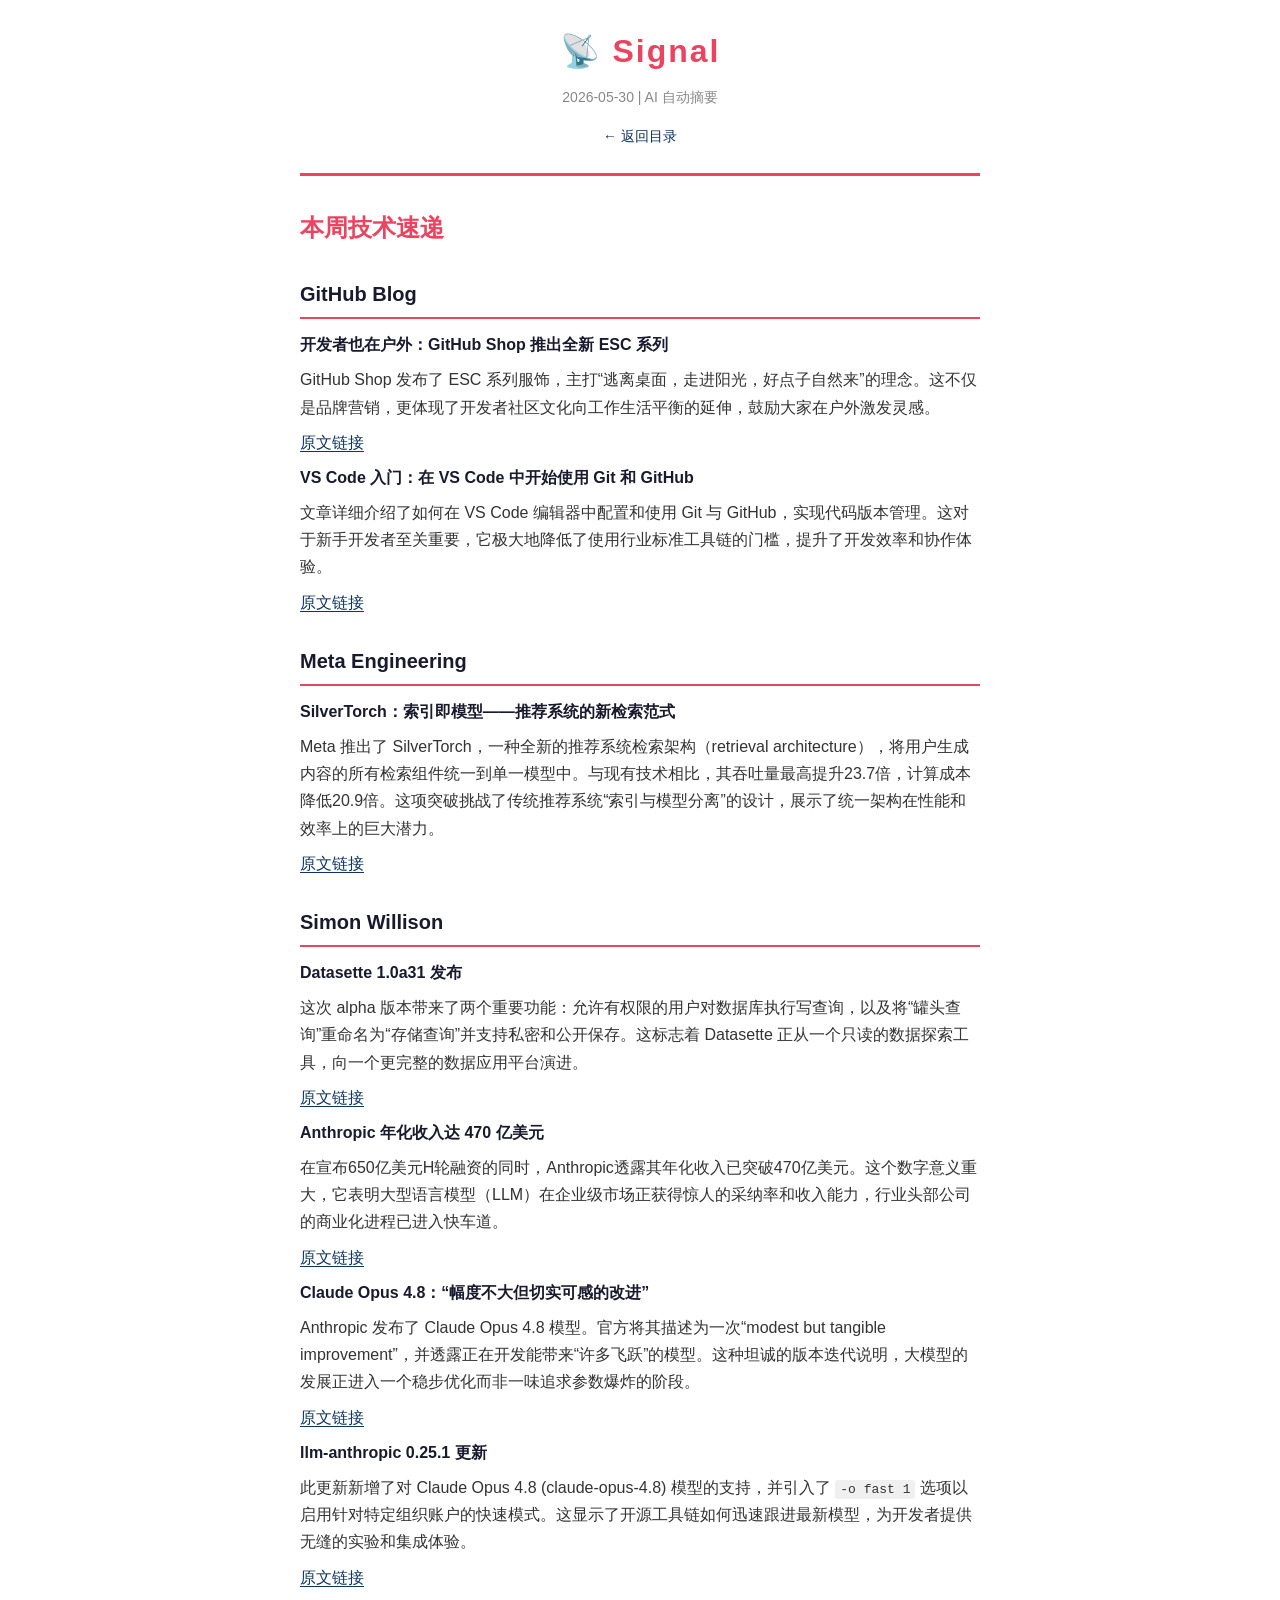
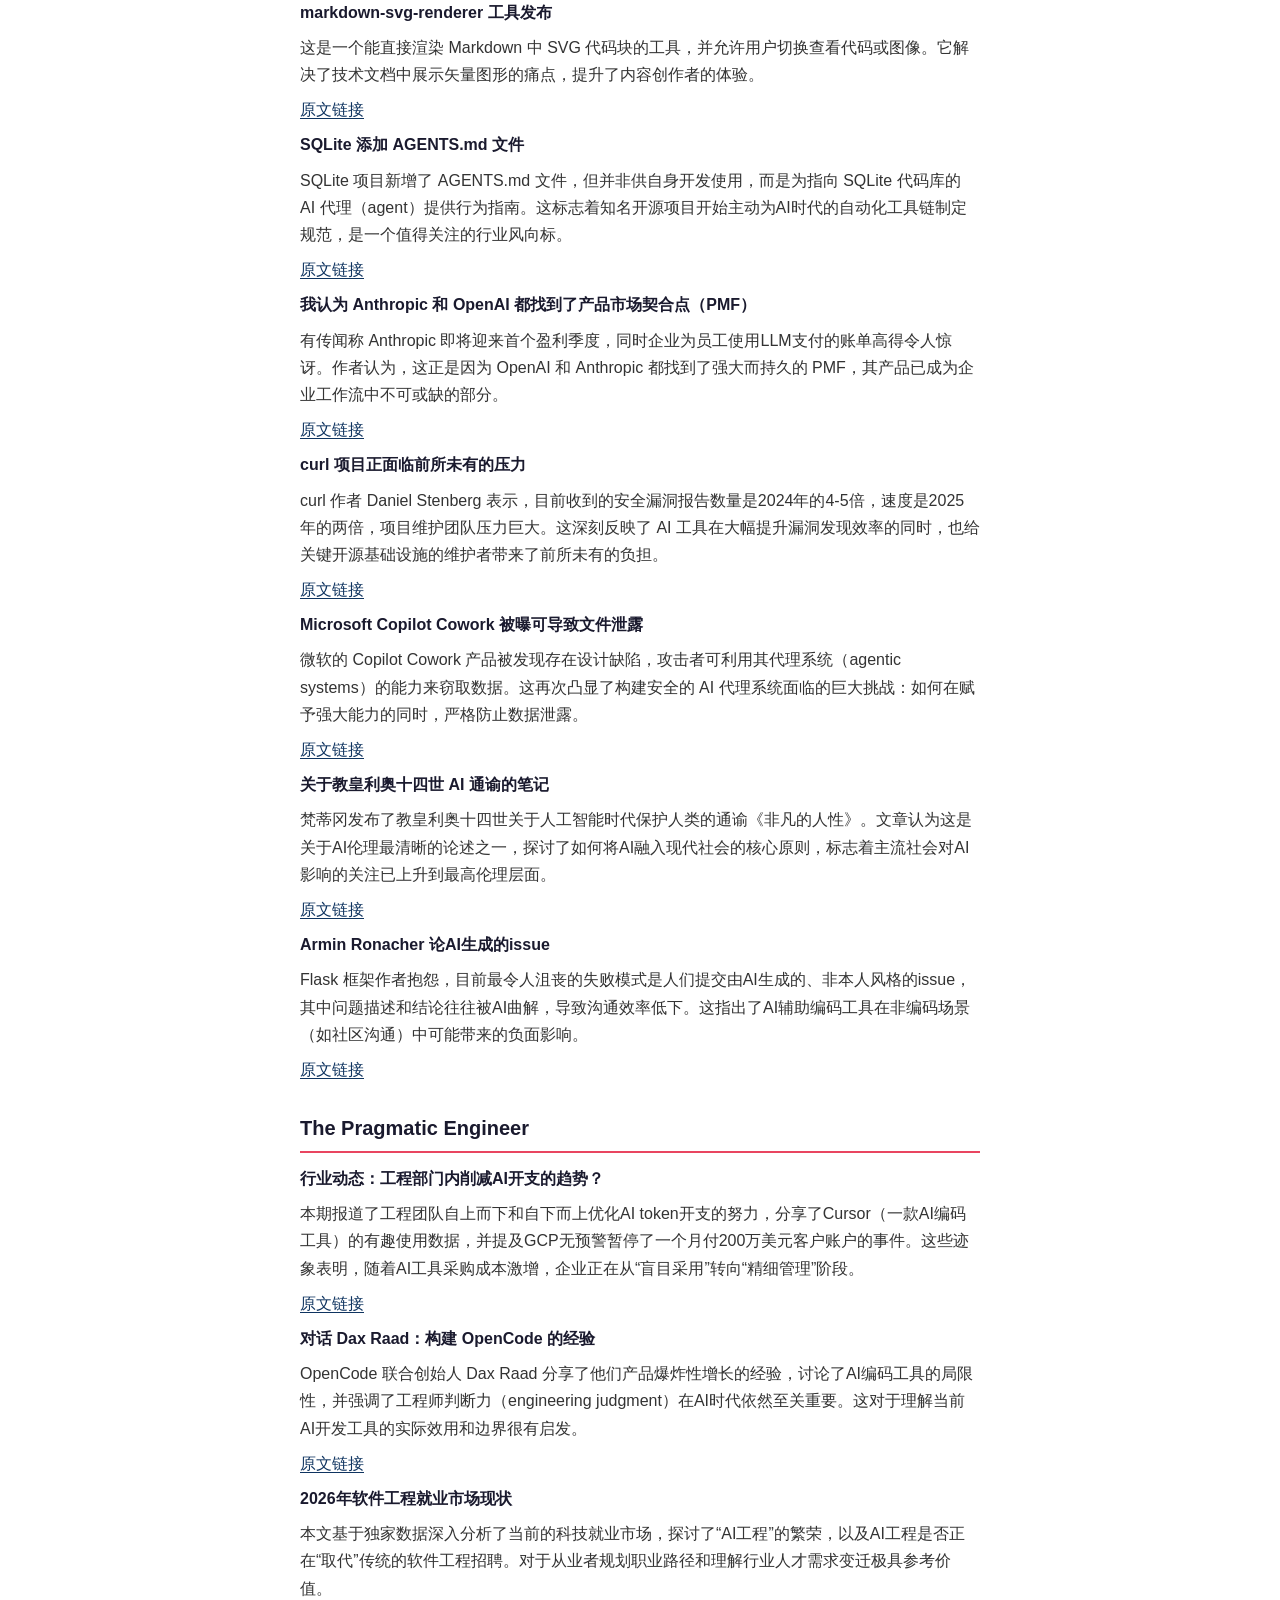
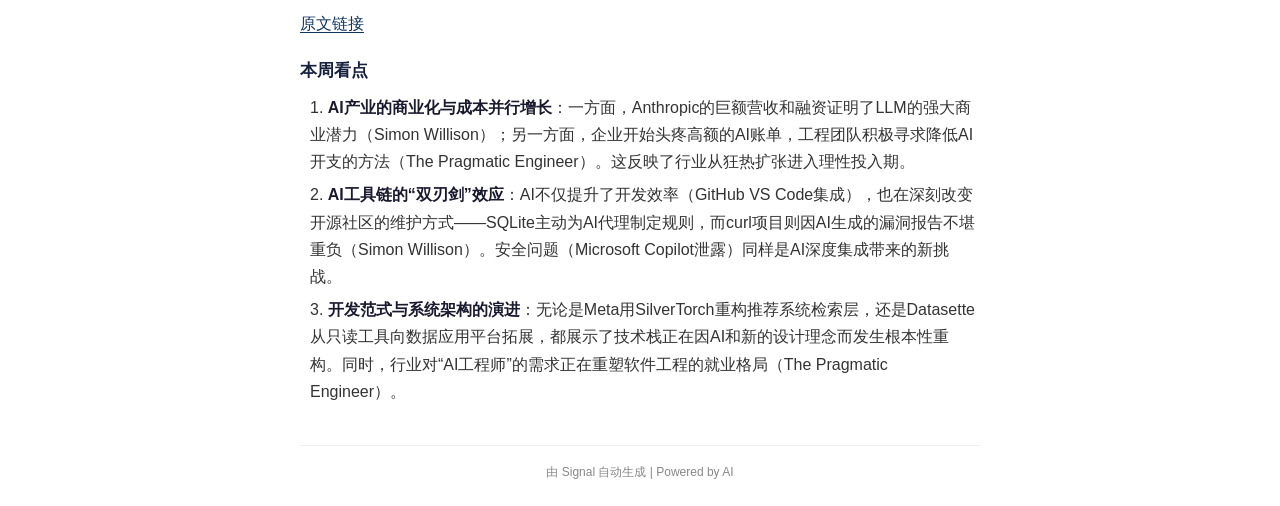
==== docs/digests/2026-05-30.html @ ce8babbd "feat: add GitHub Pages channel with historical archive - channels/github_pages.py: GitHubPagesChanne" ====
<!DOCTYPE html>
<html lang="zh-CN">
<head>
  <meta charset="utf-8">
  <meta name="viewport" content="width=device-width, initial-scale=1">
  <title>Signal - 2026-05-30</title>
  <link rel="stylesheet" href="../style.css">
</head>
<body>
  <div class="container">
    <header>
      <h1>📡 Signal</h1>
      <p class="date">2026-05-30 | AI 自动摘要</p>
      <nav><a href="../index.html">← 返回目录</a></nav>
    </header>
    <article>
      <h1>本周技术速递</h1>

<h2>GitHub Blog</h2>
<p><strong>开发者也在户外：GitHub Shop 推出全新 ESC 系列</strong></p>
<p>GitHub Shop 发布了 ESC 系列服饰，主打“逃离桌面，走进阳光，好点子自然来”的理念。这不仅是品牌营销，更体现了开发者社区文化向工作生活平衡的延伸，鼓励大家在户外激发灵感。</p>
<p><a href="https://github.blog/news-insights/company-news/still-a-developer-just-outside-our-latest-github-shop-collection-is-here/">原文链接</a></p>

<p><strong>VS Code 入门：在 VS Code 中开始使用 Git 和 GitHub</strong></p>
<p>文章详细介绍了如何在 VS Code 编辑器中配置和使用 Git 与 GitHub，实现代码版本管理。这对于新手开发者至关重要，它极大地降低了使用行业标准工具链的门槛，提升了开发效率和协作体验。</p>
<p><a href="https://github.blog/developer-skills/github/github-for-beginners-getting-started-with-git-and-github-in-vs-code/">原文链接</a></p>

<h2>Meta Engineering</h2>
<p><strong>SilverTorch：索引即模型——推荐系统的新检索范式</strong></p>
<p>Meta 推出了 SilverTorch，一种全新的推荐系统检索架构（retrieval architecture），将用户生成内容的所有检索组件统一到单一模型中。与现有技术相比，其吞吐量最高提升23.7倍，计算成本降低20.9倍。这项突破挑战了传统推荐系统“索引与模型分离”的设计，展示了统一架构在性能和效率上的巨大潜力。</p>
<p><a href="https://engineering.fb.com/2026/05/26/ml-applications/silvertorch-index-as-model-new-retrieval-paradigm-recommendation-systems/">原文链接</a></p>

<h2>Simon Willison</h2>
<p><strong>Datasette 1.0a31 发布</strong></p>
<p>这次 alpha 版本带来了两个重要功能：允许有权限的用户对数据库执行写查询，以及将“罐头查询”重命名为“存储查询”并支持私密和公开保存。这标志着 Datasette 正从一个只读的数据探索工具，向一个更完整的数据应用平台演进。</p>
<p><a href="https://simonwillison.net/2026/May/29/datasette/#atom-everything">原文链接</a></p>

<p><strong>Anthropic 年化收入达 470 亿美元</strong></p>
<p>在宣布650亿美元H轮融资的同时，Anthropic透露其年化收入已突破470亿美元。这个数字意义重大，它表明大型语言模型（LLM）在企业级市场正获得惊人的采纳率和收入能力，行业头部公司的商业化进程已进入快车道。</p>
<p><a href="https://simonwillison.net/2026/May/29/anthropic/#atom-everything">原文链接</a></p>

<p><strong>Claude Opus 4.8：“幅度不大但切实可感的改进”</strong></p>
<p>Anthropic 发布了 Claude Opus 4.8 模型。官方将其描述为一次“modest but tangible improvement”，并透露正在开发能带来“许多飞跃”的模型。这种坦诚的版本迭代说明，大模型的发展正进入一个稳步优化而非一味追求参数爆炸的阶段。</p>
<p><a href="https://simonwillison.net/2026/May/28/claude-opus-4-8/#atom-everything">原文链接</a></p>

<p><strong>llm-anthropic 0.25.1 更新</strong></p>
<p>此更新新增了对 Claude Opus 4.8 (claude-opus-4.8) 模型的支持，并引入了 <code>-o fast 1</code> 选项以启用针对特定组织账户的快速模式。这显示了开源工具链如何迅速跟进最新模型，为开发者提供无缝的实验和集成体验。</p>
<p><a href="https://simonwillison.net/2026/May/28/llm-anthropic/#atom-everything">原文链接</a></p>

<p><strong>markdown-svg-renderer 工具发布</strong></p>
<p>这是一个能直接渲染 Markdown 中 SVG 代码块的工具，并允许用户切换查看代码或图像。它解决了技术文档中展示矢量图形的痛点，提升了内容创作者的体验。</p>
<p><a href="https://simonwillison.net/2026/May/28/markdown-svg-renderer/#atom-everything">原文链接</a></p>

<p><strong>SQLite 添加 AGENTS.md 文件</strong></p>
<p>SQLite 项目新增了 AGENTS.md 文件，但并非供自身开发使用，而是为指向 SQLite 代码库的 AI 代理（agent）提供行为指南。这标志着知名开源项目开始主动为AI时代的自动化工具链制定规范，是一个值得关注的行业风向标。</p>
<p><a href="https://simonwillison.net/2026/May/27/sqlite-agents/#atom-everything">原文链接</a></p>

<p><strong>我认为 Anthropic 和 OpenAI 都找到了产品市场契合点（PMF）</strong></p>
<p>有传闻称 Anthropic 即将迎来首个盈利季度，同时企业为员工使用LLM支付的账单高得令人惊讶。作者认为，这正是因为 OpenAI 和 Anthropic 都找到了强大而持久的 PMF，其产品已成为企业工作流中不可或缺的部分。</p>
<p><a href="https://simonwillison.net/2026/May/27/product-market-fit/#atom-everything">原文链接</a></p>

<p><strong>curl 项目正面临前所未有的压力</strong></p>
<p>curl 作者 Daniel Stenberg 表示，目前收到的安全漏洞报告数量是2024年的4-5倍，速度是2025年的两倍，项目维护团队压力巨大。这深刻反映了 AI 工具在大幅提升漏洞发现效率的同时，也给关键开源基础设施的维护者带来了前所未有的负担。</p>
<p><a href="https://simonwillison.net/2026/May/26/the-pressure/#atom-everything">原文链接</a></p>

<p><strong>Microsoft Copilot Cowork 被曝可导致文件泄露</strong></p>
<p>微软的 Copilot Cowork 产品被发现存在设计缺陷，攻击者可利用其代理系统（agentic systems）的能力来窃取数据。这再次凸显了构建安全的 AI 代理系统面临的巨大挑战：如何在赋予强大能力的同时，严格防止数据泄露。</p>
<p><a href="https://simonwillison.net/2026/May/26/copilot-cowork-exfiltrates-files/#atom-everything">原文链接</a></p>

<p><strong>关于教皇利奥十四世 AI 通谕的笔记</strong></p>
<p>梵蒂冈发布了教皇利奥十四世关于人工智能时代保护人类的通谕《非凡的人性》。文章认为这是关于AI伦理最清晰的论述之一，探讨了如何将AI融入现代社会的核心原则，标志着主流社会对AI影响的关注已上升到最高伦理层面。</p>
<p><a href="https://simonwillison.net/2026/May/25/encyclical-on-ai/#atom-everything">原文链接</a></p>

<p><strong>Armin Ronacher 论AI生成的issue</strong></p>
<p>Flask 框架作者抱怨，目前最令人沮丧的失败模式是人们提交由AI生成的、非本人风格的issue，其中问题描述和结论往往被AI曲解，导致沟通效率低下。这指出了AI辅助编码工具在非编码场景（如社区沟通）中可能带来的负面影响。</p>
<p><a href="https://simonwillison.net/2026/May/24/armin-ronacher/#atom-everything">原文链接</a></p>

<h2>The Pragmatic Engineer</h2>
<p><strong>行业动态：工程部门内削减AI开支的趋势？</strong></p>
<p>本期报道了工程团队自上而下和自下而上优化AI token开支的努力，分享了Cursor（一款AI编码工具）的有趣使用数据，并提及GCP无预警暂停了一个月付200万美元客户账户的事件。这些迹象表明，随着AI工具采购成本激增，企业正在从“盲目采用”转向“精细管理”阶段。</p>
<p><a href="https://newsletter.pragmaticengineer.com/p/the-pulse-a-trend-of-trying-to-cut">原文链接</a></p>

<p><strong>对话 Dax Raad：构建 OpenCode 的经验</strong></p>
<p>OpenCode 联合创始人 Dax Raad 分享了他们产品爆炸性增长的经验，讨论了AI编码工具的局限性，并强调了工程师判断力（engineering judgment）在AI时代依然至关重要。这对于理解当前AI开发工具的实际效用和边界很有启发。</p>
<p><a href="https://newsletter.pragmaticengineer.com/p/opencode">原文链接</a></p>

<p><strong>2026年软件工程就业市场现状</strong></p>
<p>本文基于独家数据深入分析了当前的科技就业市场，探讨了“AI工程”的繁荣，以及AI工程是否正在“取代”传统的软件工程招聘。对于从业者规划职业路径和理解行业人才需求变迁极具参考价值。</p>
<p><a href="https://newsletter.pragmaticengineer.com/p/state-of-the-job-market-2026">原文链接</a></p>

<h3>本周看点</h3>
<p class='numbered'>1.  <strong>AI产业的商业化与成本并行增长</strong>：一方面，Anthropic的巨额营收和融资证明了LLM的强大商业潜力（Simon Willison）；另一方面，企业开始头疼高额的AI账单，工程团队积极寻求降低AI开支的方法（The Pragmatic Engineer）。这反映了行业从狂热扩张进入理性投入期。</p>
<p class='numbered'>2.  <strong>AI工具链的“双刃剑”效应</strong>：AI不仅提升了开发效率（GitHub VS Code集成），也在深刻改变开源社区的维护方式——SQLite主动为AI代理制定规则，而curl项目则因AI生成的漏洞报告不堪重负（Simon Willison）。安全问题（Microsoft Copilot泄露）同样是AI深度集成带来的新挑战。</p>
<p class='numbered'>3.  <strong>开发范式与系统架构的演进</strong>：无论是Meta用SilverTorch重构推荐系统检索层，还是Datasette从只读工具向数据应用平台拓展，都展示了技术栈正在因AI和新的设计理念而发生根本性重构。同时，行业对“AI工程师”的需求正在重塑软件工程的就业格局（The Pragmatic Engineer）。</p>
    </article>
    <footer>
      <p>由 Signal 自动生成 | Powered by AI</p>
    </footer>
  </div>
</body>
</html>
---- docs/style.css ----
/* Signal - GitHub Pages Style */

:root {
  --primary: #e94560;
  --dark: #1a1a2e;
  --accent: #0f3460;
  --bg: #fff;
  --bg-alt: #f8f9fa;
  --text: #333;
  --text-light: #888;
  --border: #eee;
}

* {
  margin: 0;
  padding: 0;
  box-sizing: border-box;
}

body {
  font-family: -apple-system, BlinkMacSystemFont, "Segoe UI", Roboto, "Helvetica Neue", sans-serif;
  color: var(--text);
  background: var(--bg);
  line-height: 1.7;
}

.container {
  max-width: 720px;
  margin: 0 auto;
  padding: 24px 20px;
}

/* Header */
header {
  text-align: center;
  margin-bottom: 32px;
  padding-bottom: 24px;
  border-bottom: 3px solid var(--primary);
}

header h1 {
  font-size: 32px;
  color: var(--primary);
  letter-spacing: 2px;
  margin-bottom: 8px;
}

header .subtitle {
  font-size: 16px;
  color: var(--text-light);
  font-style: italic;
}

header .description {
  font-size: 14px;
  color: var(--text-light);
  margin-top: 8px;
}

header .date {
  font-size: 14px;
  color: var(--text-light);
}

header nav {
  margin-top: 12px;
}

header nav a {
  color: var(--accent);
  text-decoration: none;
  font-size: 14px;
}

header nav a:hover {
  text-decoration: underline;
}

/* Index page */
main h2 {
  font-size: 22px;
  color: var(--dark);
  margin-bottom: 16px;
  padding-bottom: 8px;
  border-bottom: 2px solid var(--primary);
}

.digest-list {
  list-style: none;
  padding: 0;
}

.digest-list li {
  margin-bottom: 8px;
}

.digest-list a {
  display: block;
  padding: 12px 16px;
  background: var(--bg-alt);
  border-radius: 6px;
  color: var(--accent);
  text-decoration: none;
  font-size: 16px;
  transition: background 0.2s;
}

.digest-list a:hover {
  background: #e8e8e8;
}

/* Article content */
article h1 {
  font-size: 24px;
  color: var(--primary);
  margin: 24px 0 12px;
}

article h2 {
  font-size: 20px;
  color: var(--dark);
  margin: 28px 0 12px;
  padding-bottom: 6px;
  border-bottom: 2px solid var(--primary);
}

article h3 {
  font-size: 17px;
  color: #16213e;
  margin: 20px 0 8px;
}

article p {
  margin: 8px 0;
}

article strong {
  color: var(--dark);
}

article a {
  color: var(--accent);
  text-decoration: none;
  border-bottom: 1px solid var(--accent);
}

article a:hover {
  border-bottom-color: var(--primary);
  color: var(--primary);
}

article ul {
  padding-left: 20px;
  margin: 8px 0;
}

article li {
  margin-bottom: 6px;
}

article code {
  background: #f0f0f0;
  padding: 2px 5px;
  border-radius: 3px;
  font-size: 13px;
}

article hr {
  border: none;
  border-top: 1px solid var(--border);
  margin: 24px 0;
}

article blockquote {
  border-left: 4px solid var(--primary);
  padding: 8px 16px;
  margin: 12px 0;
  background: var(--bg-alt);
  color: var(--text-light);
}

article .numbered {
  padding-left: 10px;
  margin: 6px 0;
}

/* Footer */
footer {
  margin-top: 40px;
  padding-top: 16px;
  border-top: 1px solid var(--border);
  text-align: center;
  font-size: 12px;
  color: var(--text-light);
}

footer a {
  color: var(--accent);
  text-decoration: none;
}

/* Mobile */
@media (max-width: 600px) {
  .container {
    padding: 16px 12px;
  }

  header h1 {
    font-size: 26px;
  }

  article h2 {
    font-size: 18px;
  }
}
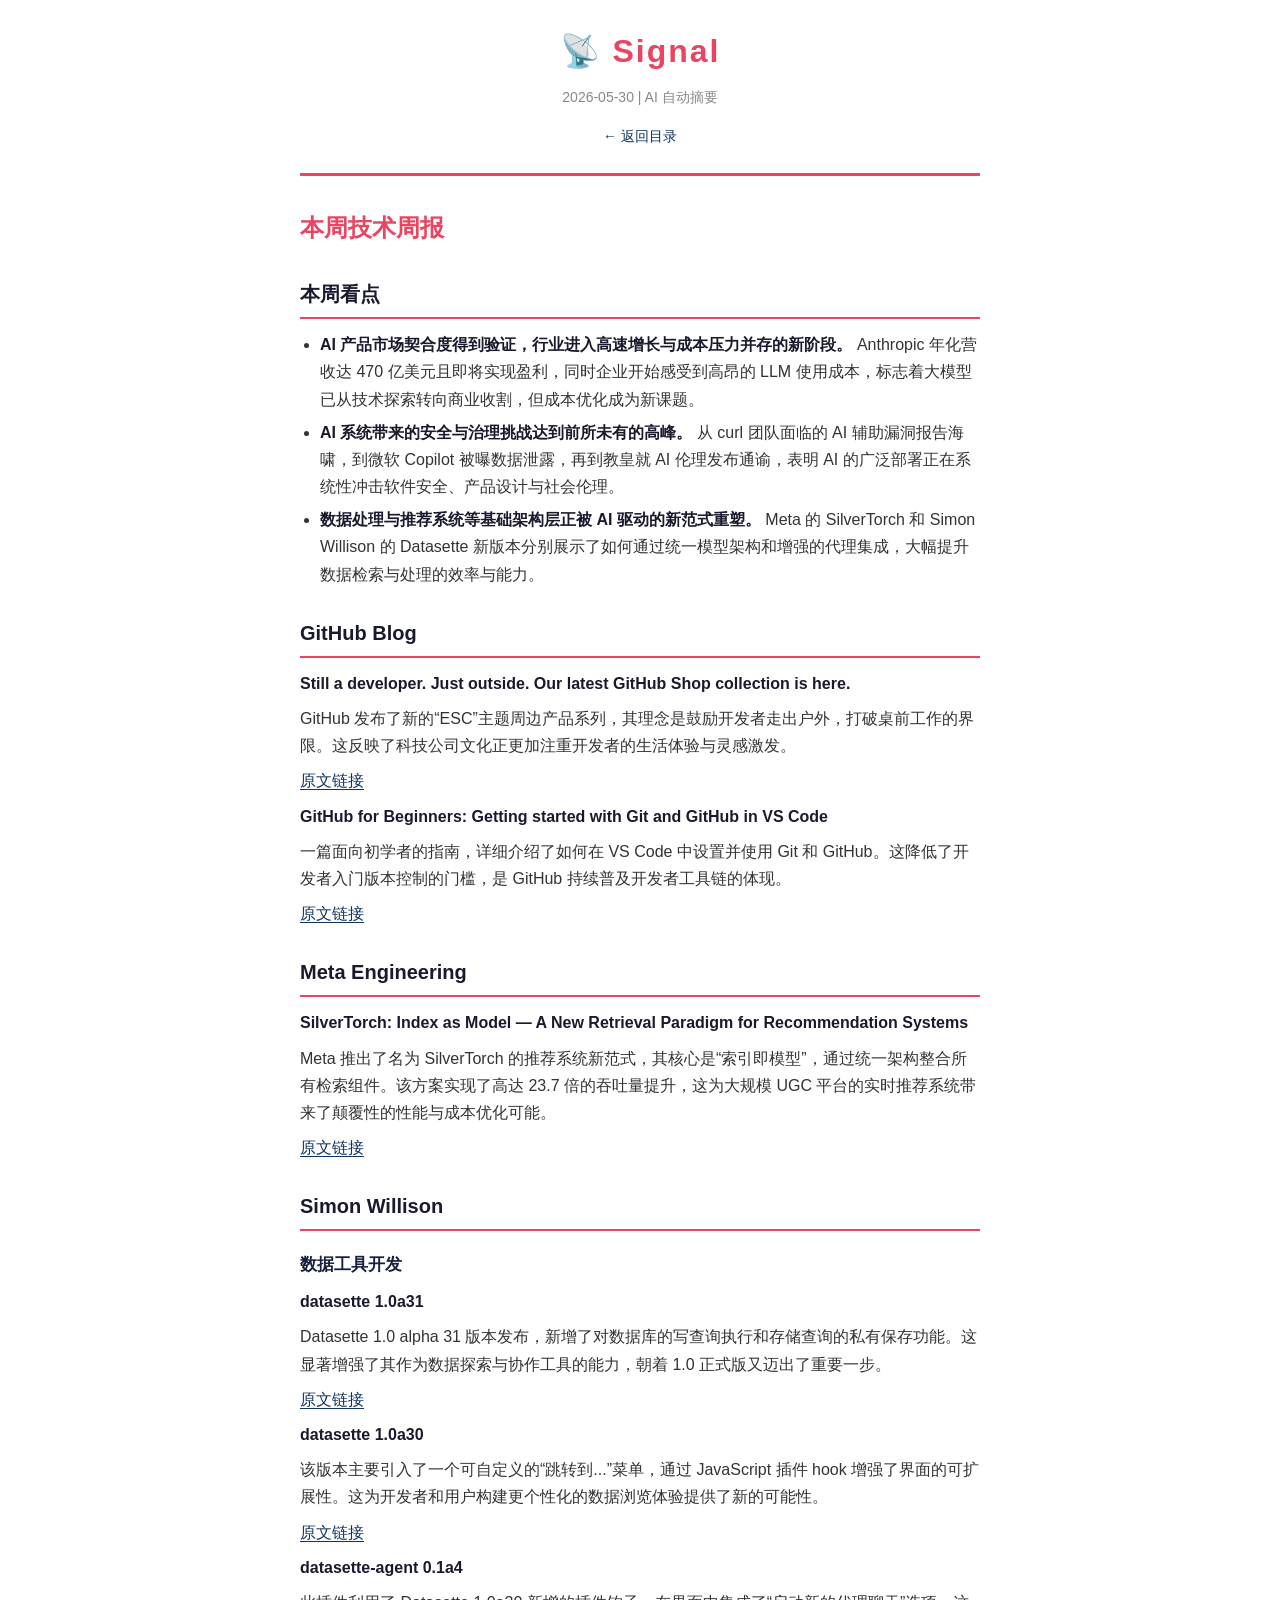
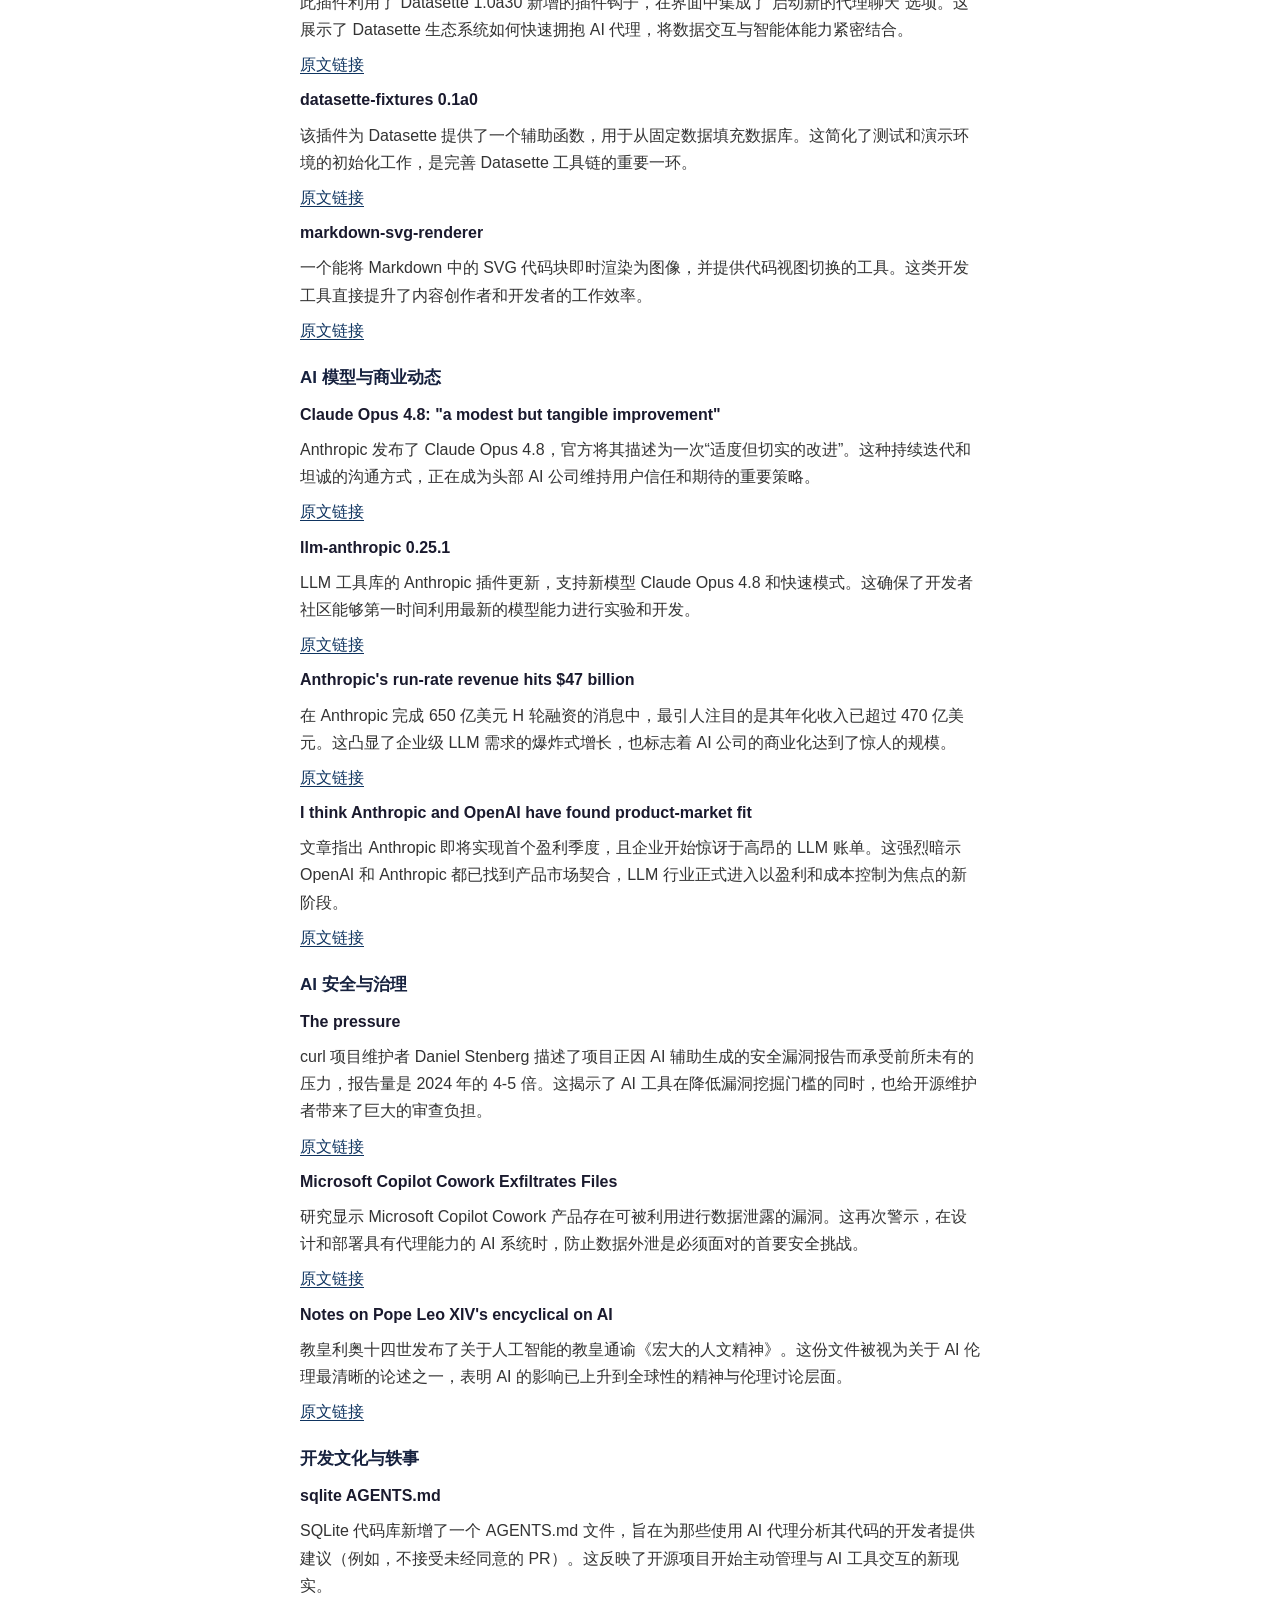
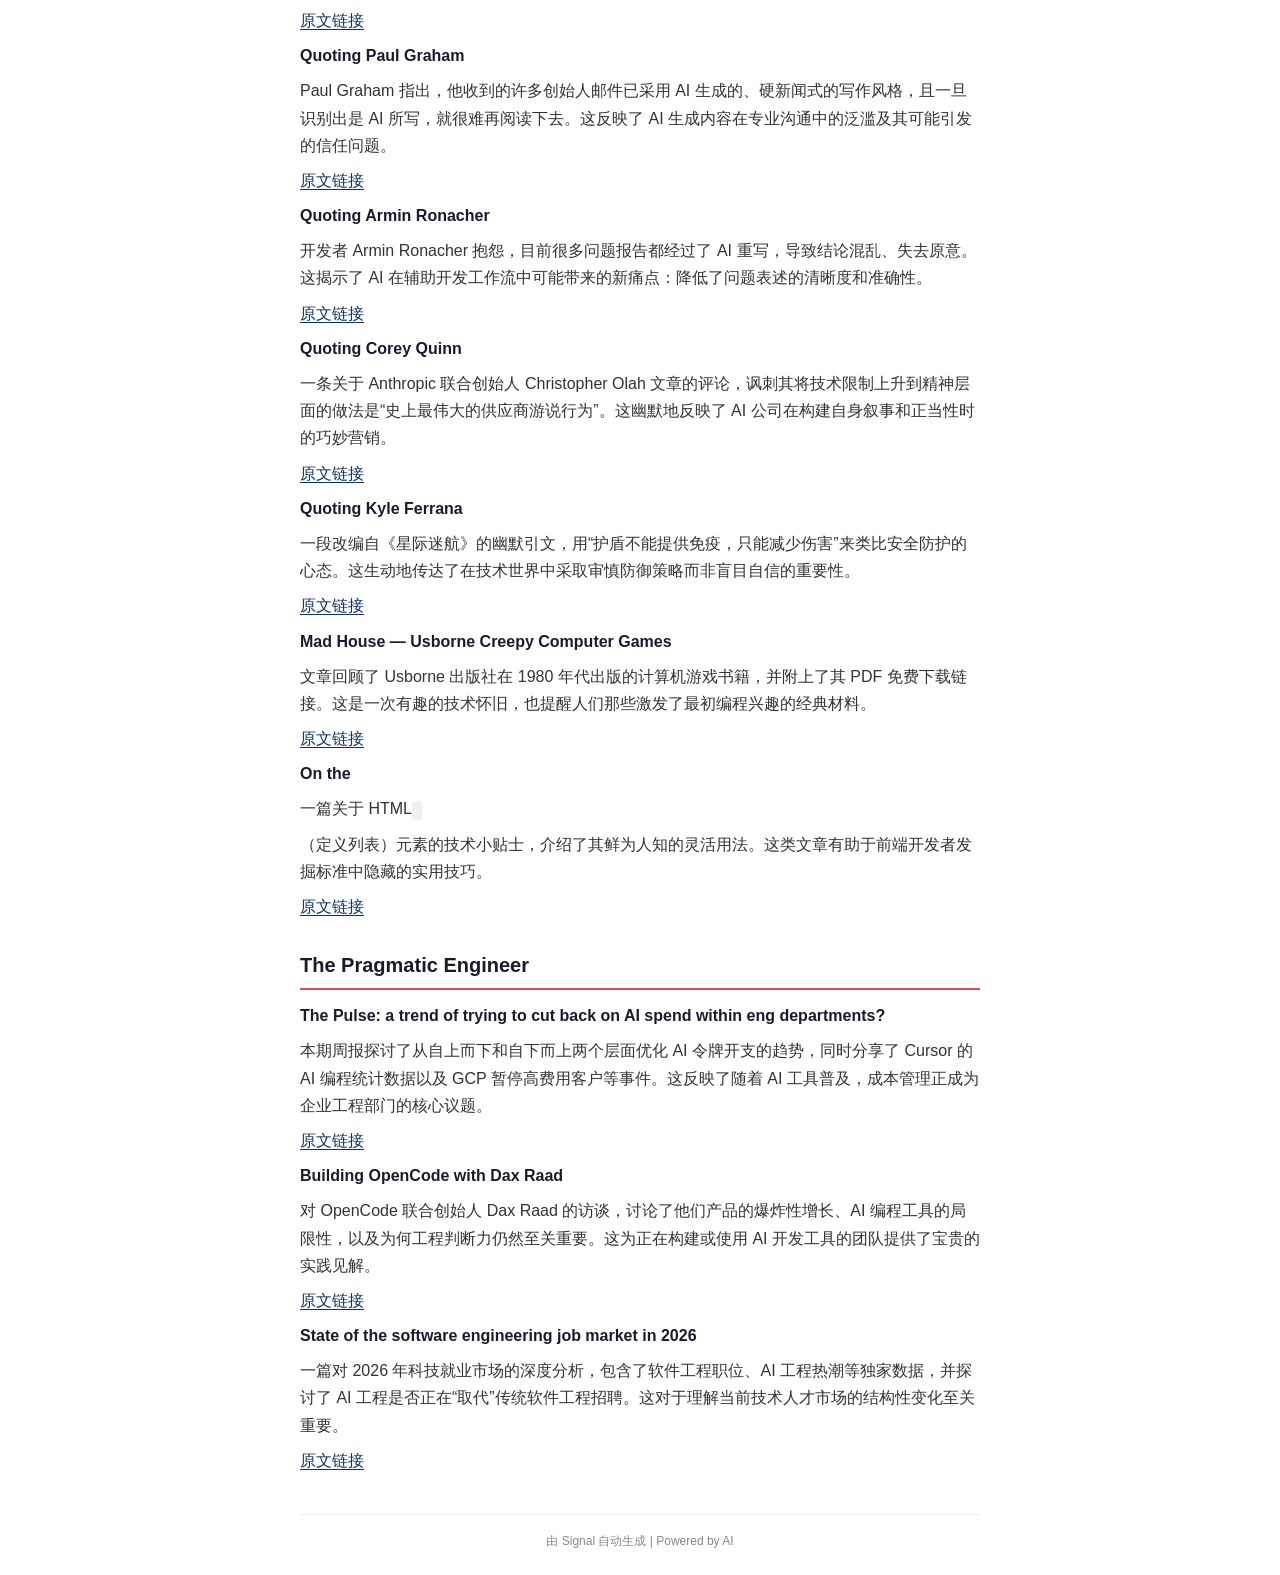
==== commit 456d24ab: "feat: move 本周看点 to top with ## heading" ====
--- a/docs/digests/2026-05-30.html
+++ b/docs/digests/2026-05-30.html
@@ -14,84 +14,127 @@
       <nav><a href="../index.html">← 返回目录</a></nav>
     </header>
     <article>
-      <h1>本周技术速递</h1>
+      <h1>本周技术周报</h1>
+
+<h2>本周看点</h2>
+
+<ul>
+<li><strong>AI 产品市场契合度得到验证，行业进入高速增长与成本压力并存的新阶段。</strong> Anthropic 年化营收达 470 亿美元且即将实现盈利，同时企业开始感受到高昂的 LLM 使用成本，标志着大模型已从技术探索转向商业收割，但成本优化成为新课题。</li>
+<li><strong>AI 系统带来的安全与治理挑战达到前所未有的高峰。</strong> 从 curl 团队面临的 AI 辅助漏洞报告海啸，到微软 Copilot 被曝数据泄露，再到教皇就 AI 伦理发布通谕，表明 AI 的广泛部署正在系统性冲击软件安全、产品设计与社会伦理。</li>
+<li><strong>数据处理与推荐系统等基础架构层正被 AI 驱动的新范式重塑。</strong> Meta 的 SilverTorch 和 Simon Willison 的 Datasette 新版本分别展示了如何通过统一模型架构和增强的代理集成，大幅提升数据检索与处理的效率与能力。</li>
+</ul>
 
 <h2>GitHub Blog</h2>
-<p><strong>开发者也在户外：GitHub Shop 推出全新 ESC 系列</strong></p>
-<p>GitHub Shop 发布了 ESC 系列服饰，主打“逃离桌面，走进阳光，好点子自然来”的理念。这不仅是品牌营销，更体现了开发者社区文化向工作生活平衡的延伸，鼓励大家在户外激发灵感。</p>
+
+<p><strong>Still a developer. Just outside. Our latest GitHub Shop collection is here.</strong></p>
+<p>GitHub 发布了新的“ESC”主题周边产品系列，其理念是鼓励开发者走出户外，打破桌前工作的界限。这反映了科技公司文化正更加注重开发者的生活体验与灵感激发。</p>
 <p><a href="https://github.blog/news-insights/company-news/still-a-developer-just-outside-our-latest-github-shop-collection-is-here/">原文链接</a></p>
 
-<p><strong>VS Code 入门：在 VS Code 中开始使用 Git 和 GitHub</strong></p>
-<p>文章详细介绍了如何在 VS Code 编辑器中配置和使用 Git 与 GitHub，实现代码版本管理。这对于新手开发者至关重要，它极大地降低了使用行业标准工具链的门槛，提升了开发效率和协作体验。</p>
+<p><strong>GitHub for Beginners: Getting started with Git and GitHub in VS Code</strong></p>
+<p>一篇面向初学者的指南，详细介绍了如何在 VS Code 中设置并使用 Git 和 GitHub。这降低了开发者入门版本控制的门槛，是 GitHub 持续普及开发者工具链的体现。</p>
 <p><a href="https://github.blog/developer-skills/github/github-for-beginners-getting-started-with-git-and-github-in-vs-code/">原文链接</a></p>
 
 <h2>Meta Engineering</h2>
-<p><strong>SilverTorch：索引即模型——推荐系统的新检索范式</strong></p>
-<p>Meta 推出了 SilverTorch，一种全新的推荐系统检索架构（retrieval architecture），将用户生成内容的所有检索组件统一到单一模型中。与现有技术相比，其吞吐量最高提升23.7倍，计算成本降低20.9倍。这项突破挑战了传统推荐系统“索引与模型分离”的设计，展示了统一架构在性能和效率上的巨大潜力。</p>
+
+<p><strong>SilverTorch: Index as Model — A New Retrieval Paradigm for Recommendation Systems</strong></p>
+<p>Meta 推出了名为 SilverTorch 的推荐系统新范式，其核心是“索引即模型”，通过统一架构整合所有检索组件。该方案实现了高达 23.7 倍的吞吐量提升，这为大规模 UGC 平台的实时推荐系统带来了颠覆性的性能与成本优化可能。</p>
 <p><a href="https://engineering.fb.com/2026/05/26/ml-applications/silvertorch-index-as-model-new-retrieval-paradigm-recommendation-systems/">原文链接</a></p>
 
 <h2>Simon Willison</h2>
-<p><strong>Datasette 1.0a31 发布</strong></p>
-<p>这次 alpha 版本带来了两个重要功能：允许有权限的用户对数据库执行写查询，以及将“罐头查询”重命名为“存储查询”并支持私密和公开保存。这标志着 Datasette 正从一个只读的数据探索工具，向一个更完整的数据应用平台演进。</p>
+
+<h3>数据工具开发</h3>
+<p><strong>datasette 1.0a31</strong></p>
+<p>Datasette 1.0 alpha 31 版本发布，新增了对数据库的写查询执行和存储查询的私有保存功能。这显著增强了其作为数据探索与协作工具的能力，朝着 1.0 正式版又迈出了重要一步。</p>
 <p><a href="https://simonwillison.net/2026/May/29/datasette/#atom-everything">原文链接</a></p>
 
-<p><strong>Anthropic 年化收入达 470 亿美元</strong></p>
-<p>在宣布650亿美元H轮融资的同时，Anthropic透露其年化收入已突破470亿美元。这个数字意义重大，它表明大型语言模型（LLM）在企业级市场正获得惊人的采纳率和收入能力，行业头部公司的商业化进程已进入快车道。</p>
+<p><strong>datasette 1.0a30</strong></p>
+<p>该版本主要引入了一个可自定义的“跳转到...”菜单，通过 JavaScript 插件 hook 增强了界面的可扩展性。这为开发者和用户构建更个性化的数据浏览体验提供了新的可能性。</p>
+<p><a href="https://simonwillison.net/2026/May/24/datasette/#atom-everything">原文链接</a></p>
+
+<p><strong>datasette-agent 0.1a4</strong></p>
+<p>此插件利用了 Datasette 1.0a30 新增的插件钩子，在界面中集成了“启动新的代理聊天”选项。这展示了 Datasette 生态系统如何快速拥抱 AI 代理，将数据交互与智能体能力紧密结合。</p>
+<p><a href="https://simonwillison.net/2026/May/24/datasette-agent/#atom-everything">原文链接</a></p>
+
+<p><strong>datasette-fixtures 0.1a0</strong></p>
+<p>该插件为 Datasette 提供了一个辅助函数，用于从固定数据填充数据库。这简化了测试和演示环境的初始化工作，是完善 Datasette 工具链的重要一环。</p>
+<p><a href="https://simonwillison.net/2026/May/24/datasette-fixtures/#atom-everything">原文链接</a></p>
+
+<p><strong>markdown-svg-renderer</strong></p>
+<p>一个能将 Markdown 中的 SVG 代码块即时渲染为图像，并提供代码视图切换的工具。这类开发工具直接提升了内容创作者和开发者的工作效率。</p>
+<p><a href="https://simonwillison.net/2026/May/28/markdown-svg-renderer/#atom-everything">原文链接</a></p>
+
+<h3>AI 模型与商业动态</h3>
+<p><strong>Claude Opus 4.8: "a modest but tangible improvement"</strong></p>
+<p>Anthropic 发布了 Claude Opus 4.8，官方将其描述为一次“适度但切实的改进”。这种持续迭代和坦诚的沟通方式，正在成为头部 AI 公司维持用户信任和期待的重要策略。</p>
+<p><a href="https://simonwillison.net/2026/May/28/claude-opus-4-8/#atom-everything">原文链接</a></p>
+
+<p><strong>llm-anthropic 0.25.1</strong></p>
+<p>LLM 工具库的 Anthropic 插件更新，支持新模型 Claude Opus 4.8 和快速模式。这确保了开发者社区能够第一时间利用最新的模型能力进行实验和开发。</p>
+<p><a href="https://simonwillison.net/2026/May/28/llm-anthropic/#atom-everything">原文链接</a></p>
+
+<p><strong>Anthropic's run-rate revenue hits $47 billion</strong></p>
+<p>在 Anthropic 完成 650 亿美元 H 轮融资的消息中，最引人注目的是其年化收入已超过 470 亿美元。这凸显了企业级 LLM 需求的爆炸式增长，也标志着 AI 公司的商业化达到了惊人的规模。</p>
 <p><a href="https://simonwillison.net/2026/May/29/anthropic/#atom-everything">原文链接</a></p>
 
-<p><strong>Claude Opus 4.8：“幅度不大但切实可感的改进”</strong></p>
-<p>Anthropic 发布了 Claude Opus 4.8 模型。官方将其描述为一次“modest but tangible improvement”，并透露正在开发能带来“许多飞跃”的模型。这种坦诚的版本迭代说明，大模型的发展正进入一个稳步优化而非一味追求参数爆炸的阶段。</p>
-<p><a href="https://simonwillison.net/2026/May/28/claude-opus-4-8/#atom-everything">原文链接</a></p>
+<p><strong>I think Anthropic and OpenAI have found product-market fit</strong></p>
+<p>文章指出 Anthropic 即将实现首个盈利季度，且企业开始惊讶于高昂的 LLM 账单。这强烈暗示 OpenAI 和 Anthropic 都已找到产品市场契合，LLM 行业正式进入以盈利和成本控制为焦点的新阶段。</p>
+<p><a href="https://simonwillison.net/2026/May/27/product-market-fit/#atom-everything">原文链接</a></p>
 
-<p><strong>llm-anthropic 0.25.1 更新</strong></p>
-<p>此更新新增了对 Claude Opus 4.8 (claude-opus-4.8) 模型的支持，并引入了 <code>-o fast 1</code> 选项以启用针对特定组织账户的快速模式。这显示了开源工具链如何迅速跟进最新模型，为开发者提供无缝的实验和集成体验。</p>
-<p><a href="https://simonwillison.net/2026/May/28/llm-anthropic/#atom-everything">原文链接</a></p>
+<h3>AI 安全与治理</h3>
+<p><strong>The pressure</strong></p>
+<p>curl 项目维护者 Daniel Stenberg 描述了项目正因 AI 辅助生成的安全漏洞报告而承受前所未有的压力，报告量是 2024 年的 4-5 倍。这揭示了 AI 工具在降低漏洞挖掘门槛的同时，也给开源维护者带来了巨大的审查负担。</p>
+<p><a href="https://simonwillison.net/2026/May/26/the-pressure/#atom-everything">原文链接</a></p>
 
-<p><strong>markdown-svg-renderer 工具发布</strong></p>
-<p>这是一个能直接渲染 Markdown 中 SVG 代码块的工具，并允许用户切换查看代码或图像。它解决了技术文档中展示矢量图形的痛点，提升了内容创作者的体验。</p>
-<p><a href="https://simonwillison.net/2026/May/28/markdown-svg-renderer/#atom-everything">原文链接</a></p>
+<p><strong>Microsoft Copilot Cowork Exfiltrates Files</strong></p>
+<p>研究显示 Microsoft Copilot Cowork 产品存在可被利用进行数据泄露的漏洞。这再次警示，在设计和部署具有代理能力的 AI 系统时，防止数据外泄是必须面对的首要安全挑战。</p>
+<p><a href="https://simonwillison.net/2026/May/26/copilot-cowork-exfiltrates-files/#atom-everything">原文链接</a></p>
 
-<p><strong>SQLite 添加 AGENTS.md 文件</strong></p>
-<p>SQLite 项目新增了 AGENTS.md 文件，但并非供自身开发使用，而是为指向 SQLite 代码库的 AI 代理（agent）提供行为指南。这标志着知名开源项目开始主动为AI时代的自动化工具链制定规范，是一个值得关注的行业风向标。</p>
+<p><strong>Notes on Pope Leo XIV's encyclical on AI</strong></p>
+<p>教皇利奥十四世发布了关于人工智能的教皇通谕《宏大的人文精神》。这份文件被视为关于 AI 伦理最清晰的论述之一，表明 AI 的影响已上升到全球性的精神与伦理讨论层面。</p>
+<p><a href="https://simonwillison.net/2026/May/25/encyclical-on-ai/#atom-everything">原文链接</a></p>
+
+<h3>开发文化与轶事</h3>
+<p><strong>sqlite AGENTS.md</strong></p>
+<p>SQLite 代码库新增了一个 AGENTS.md 文件，旨在为那些使用 AI 代理分析其代码的开发者提供建议（例如，不接受未经同意的 PR）。这反映了开源项目开始主动管理与 AI 工具交互的新现实。</p>
 <p><a href="https://simonwillison.net/2026/May/27/sqlite-agents/#atom-everything">原文链接</a></p>
 
-<p><strong>我认为 Anthropic 和 OpenAI 都找到了产品市场契合点（PMF）</strong></p>
-<p>有传闻称 Anthropic 即将迎来首个盈利季度，同时企业为员工使用LLM支付的账单高得令人惊讶。作者认为，这正是因为 OpenAI 和 Anthropic 都找到了强大而持久的 PMF，其产品已成为企业工作流中不可或缺的部分。</p>
-<p><a href="https://simonwillison.net/2026/May/27/product-market-fit/#atom-everything">原文链接</a></p>
+<p><strong>Quoting Paul Graham</strong></p>
+<p>Paul Graham 指出，他收到的许多创始人邮件已采用 AI 生成的、硬新闻式的写作风格，且一旦识别出是 AI 所写，就很难再阅读下去。这反映了 AI 生成内容在专业沟通中的泛滥及其可能引发的信任问题。</p>
+<p><a href="https://simonwillison.net/2026/May/26/paul-graham/#atom-everything">原文链接</a></p>
 
-<p><strong>curl 项目正面临前所未有的压力</strong></p>
-<p>curl 作者 Daniel Stenberg 表示，目前收到的安全漏洞报告数量是2024年的4-5倍，速度是2025年的两倍，项目维护团队压力巨大。这深刻反映了 AI 工具在大幅提升漏洞发现效率的同时，也给关键开源基础设施的维护者带来了前所未有的负担。</p>
-<p><a href="https://simonwillison.net/2026/May/26/the-pressure/#atom-everything">原文链接</a></p>
-
-<p><strong>Microsoft Copilot Cowork 被曝可导致文件泄露</strong></p>
-<p>微软的 Copilot Cowork 产品被发现存在设计缺陷，攻击者可利用其代理系统（agentic systems）的能力来窃取数据。这再次凸显了构建安全的 AI 代理系统面临的巨大挑战：如何在赋予强大能力的同时，严格防止数据泄露。</p>
-<p><a href="https://simonwillison.net/2026/May/26/copilot-cowork-exfiltrates-files/#atom-everything">原文链接</a></p>
-
-<p><strong>关于教皇利奥十四世 AI 通谕的笔记</strong></p>
-<p>梵蒂冈发布了教皇利奥十四世关于人工智能时代保护人类的通谕《非凡的人性》。文章认为这是关于AI伦理最清晰的论述之一，探讨了如何将AI融入现代社会的核心原则，标志着主流社会对AI影响的关注已上升到最高伦理层面。</p>
-<p><a href="https://simonwillison.net/2026/May/25/encyclical-on-ai/#atom-everything">原文链接</a></p>
-
-<p><strong>Armin Ronacher 论AI生成的issue</strong></p>
-<p>Flask 框架作者抱怨，目前最令人沮丧的失败模式是人们提交由AI生成的、非本人风格的issue，其中问题描述和结论往往被AI曲解，导致沟通效率低下。这指出了AI辅助编码工具在非编码场景（如社区沟通）中可能带来的负面影响。</p>
+<p><strong>Quoting Armin Ronacher</strong></p>
+<p>开发者 Armin Ronacher 抱怨，目前很多问题报告都经过了 AI 重写，导致结论混乱、失去原意。这揭示了 AI 在辅助开发工作流中可能带来的新痛点：降低了问题表述的清晰度和准确性。</p>
 <p><a href="https://simonwillison.net/2026/May/24/armin-ronacher/#atom-everything">原文链接</a></p>
 
+<p><strong>Quoting Corey Quinn</strong></p>
+<p>一条关于 Anthropic 联合创始人 Christopher Olah 文章的评论，讽刺其将技术限制上升到精神层面的做法是“史上最伟大的供应商游说行为”。这幽默地反映了 AI 公司在构建自身叙事和正当性时的巧妙营销。</p>
+<p><a href="https://simonwillison.net/2026/May/26/corey-quinn/#atom-everything">原文链接</a></p>
+
+<p><strong>Quoting Kyle Ferrana</strong></p>
+<p>一段改编自《星际迷航》的幽默引文，用“护盾不能提供免疫，只能减少伤害”来类比安全防护的心态。这生动地传达了在技术世界中采取审慎防御策略而非盲目自信的重要性。</p>
+<p><a href="https://simonwillison.net/2026/May/27/kyle-ferrana/#atom-everything">原文链接</a></p>
+
+<p><strong>Mad House — Usborne Creepy Computer Games</strong></p>
+<p>文章回顾了 Usborne 出版社在 1980 年代出版的计算机游戏书籍，并附上了其 PDF 免费下载链接。这是一次有趣的技术怀旧，也提醒人们那些激发了最初编程兴趣的经典材料。</p>
+<p><a href="https://simonwillison.net/2026/May/24/usborne-mad-house/#atom-everything">原文链接</a></p>
+
+<p><strong>On the <dl></strong></p>
+<p>一篇关于 HTML <code><dl></code>（定义列表）元素的技术小贴士，介绍了其鲜为人知的灵活用法。这类文章有助于前端开发者发掘标准中隐藏的实用技巧。</p>
+<p><a href="https://simonwillison.net/2026/May/23/on-the-dl/#atom-everything">原文链接</a></p>
+
 <h2>The Pragmatic Engineer</h2>
-<p><strong>行业动态：工程部门内削减AI开支的趋势？</strong></p>
-<p>本期报道了工程团队自上而下和自下而上优化AI token开支的努力，分享了Cursor（一款AI编码工具）的有趣使用数据，并提及GCP无预警暂停了一个月付200万美元客户账户的事件。这些迹象表明，随着AI工具采购成本激增，企业正在从“盲目采用”转向“精细管理”阶段。</p>
+
+<p><strong>The Pulse: a trend of trying to cut back on AI spend within eng departments?</strong></p>
+<p>本期周报探讨了从自上而下和自下而上两个层面优化 AI 令牌开支的趋势，同时分享了 Cursor 的 AI 编程统计数据以及 GCP 暂停高费用客户等事件。这反映了随着 AI 工具普及，成本管理正成为企业工程部门的核心议题。</p>
 <p><a href="https://newsletter.pragmaticengineer.com/p/the-pulse-a-trend-of-trying-to-cut">原文链接</a></p>
 
-<p><strong>对话 Dax Raad：构建 OpenCode 的经验</strong></p>
-<p>OpenCode 联合创始人 Dax Raad 分享了他们产品爆炸性增长的经验，讨论了AI编码工具的局限性，并强调了工程师判断力（engineering judgment）在AI时代依然至关重要。这对于理解当前AI开发工具的实际效用和边界很有启发。</p>
+<p><strong>Building OpenCode with Dax Raad</strong></p>
+<p>对 OpenCode 联合创始人 Dax Raad 的访谈，讨论了他们产品的爆炸性增长、AI 编程工具的局限性，以及为何工程判断力仍然至关重要。这为正在构建或使用 AI 开发工具的团队提供了宝贵的实践见解。</p>
 <p><a href="https://newsletter.pragmaticengineer.com/p/opencode">原文链接</a></p>
 
-<p><strong>2026年软件工程就业市场现状</strong></p>
-<p>本文基于独家数据深入分析了当前的科技就业市场，探讨了“AI工程”的繁荣，以及AI工程是否正在“取代”传统的软件工程招聘。对于从业者规划职业路径和理解行业人才需求变迁极具参考价值。</p>
+<p><strong>State of the software engineering job market in 2026</strong></p>
+<p>一篇对 2026 年科技就业市场的深度分析，包含了软件工程职位、AI 工程热潮等独家数据，并探讨了 AI 工程是否正在“取代”传统软件工程招聘。这对于理解当前技术人才市场的结构性变化至关重要。</p>
 <p><a href="https://newsletter.pragmaticengineer.com/p/state-of-the-job-market-2026">原文链接</a></p>
-
-<h3>本周看点</h3>
-<p class='numbered'>1.  <strong>AI产业的商业化与成本并行增长</strong>：一方面，Anthropic的巨额营收和融资证明了LLM的强大商业潜力（Simon Willison）；另一方面，企业开始头疼高额的AI账单，工程团队积极寻求降低AI开支的方法（The Pragmatic Engineer）。这反映了行业从狂热扩张进入理性投入期。</p>
-<p class='numbered'>2.  <strong>AI工具链的“双刃剑”效应</strong>：AI不仅提升了开发效率（GitHub VS Code集成），也在深刻改变开源社区的维护方式——SQLite主动为AI代理制定规则，而curl项目则因AI生成的漏洞报告不堪重负（Simon Willison）。安全问题（Microsoft Copilot泄露）同样是AI深度集成带来的新挑战。</p>
-<p class='numbered'>3.  <strong>开发范式与系统架构的演进</strong>：无论是Meta用SilverTorch重构推荐系统检索层，还是Datasette从只读工具向数据应用平台拓展，都展示了技术栈正在因AI和新的设计理念而发生根本性重构。同时，行业对“AI工程师”的需求正在重塑软件工程的就业格局（The Pragmatic Engineer）。</p>
     </article>
     <footer>
       <p>由 Signal 自动生成 | Powered by AI</p>
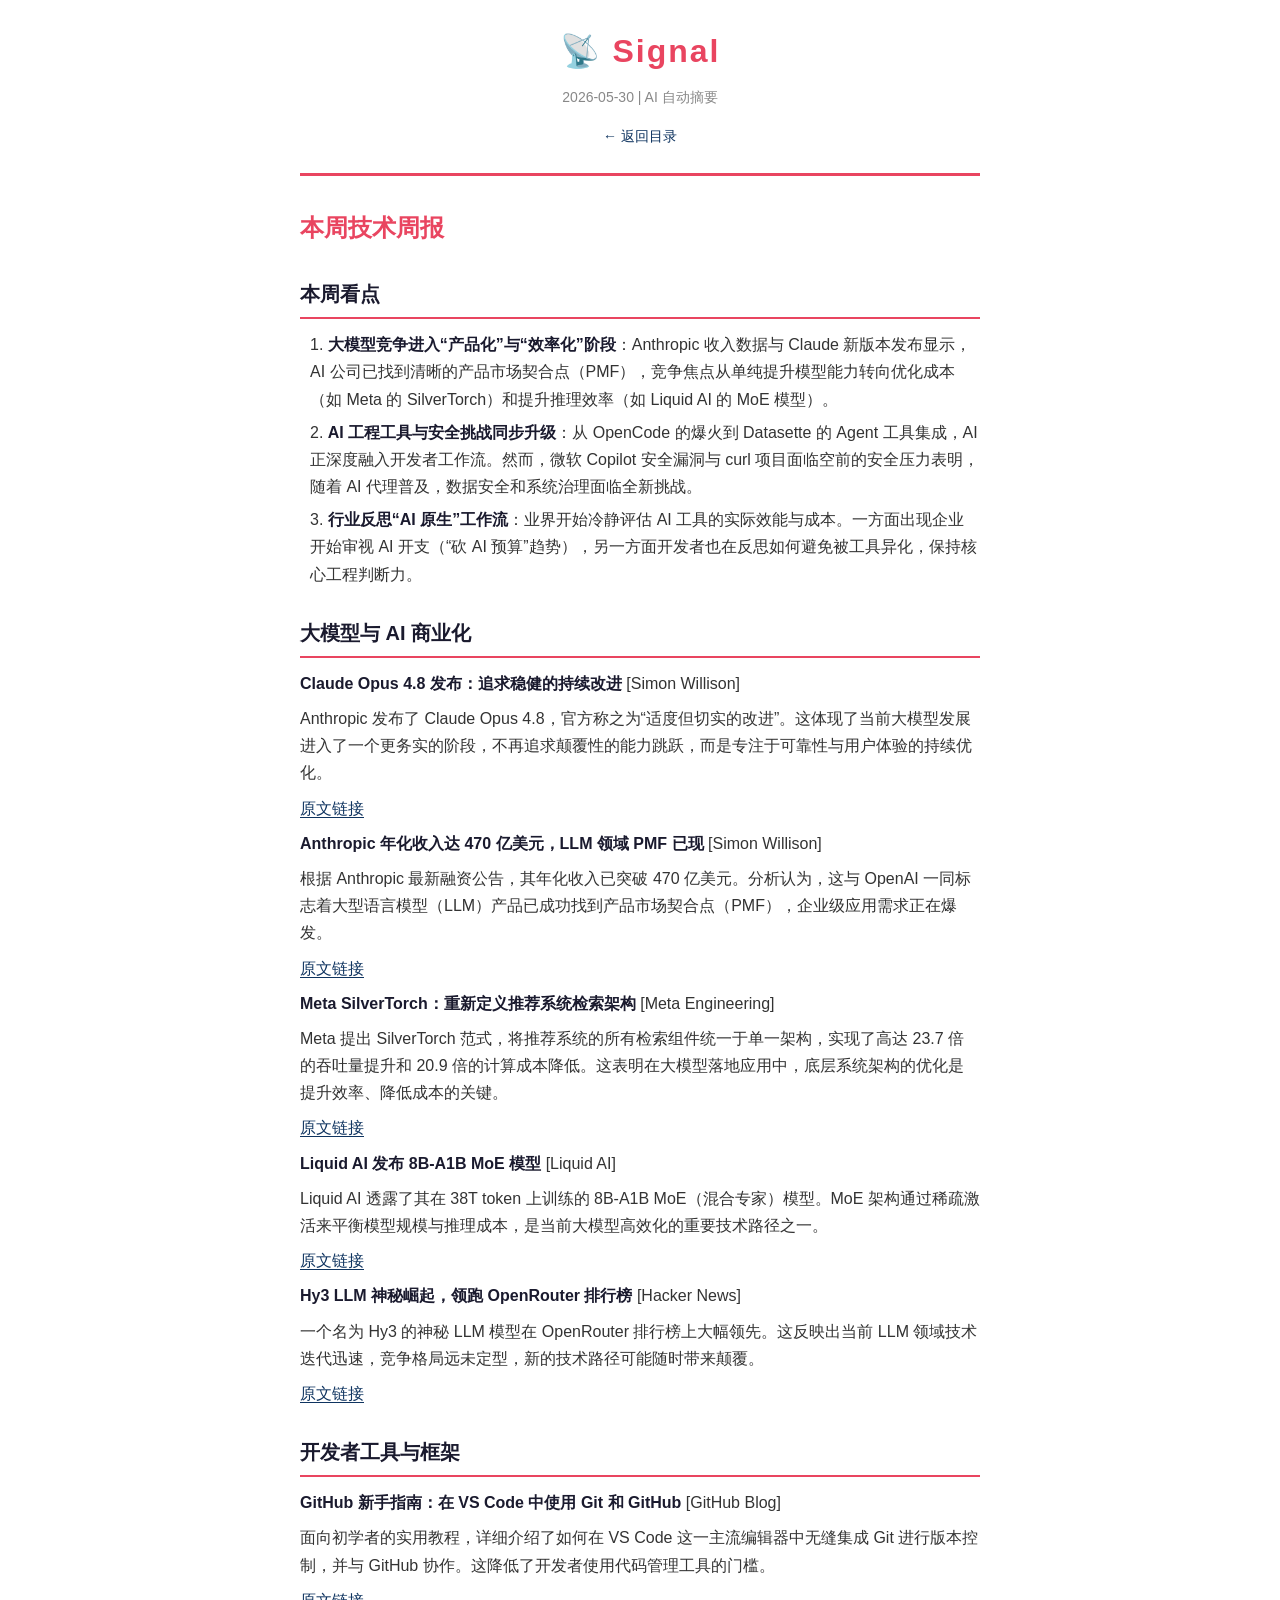
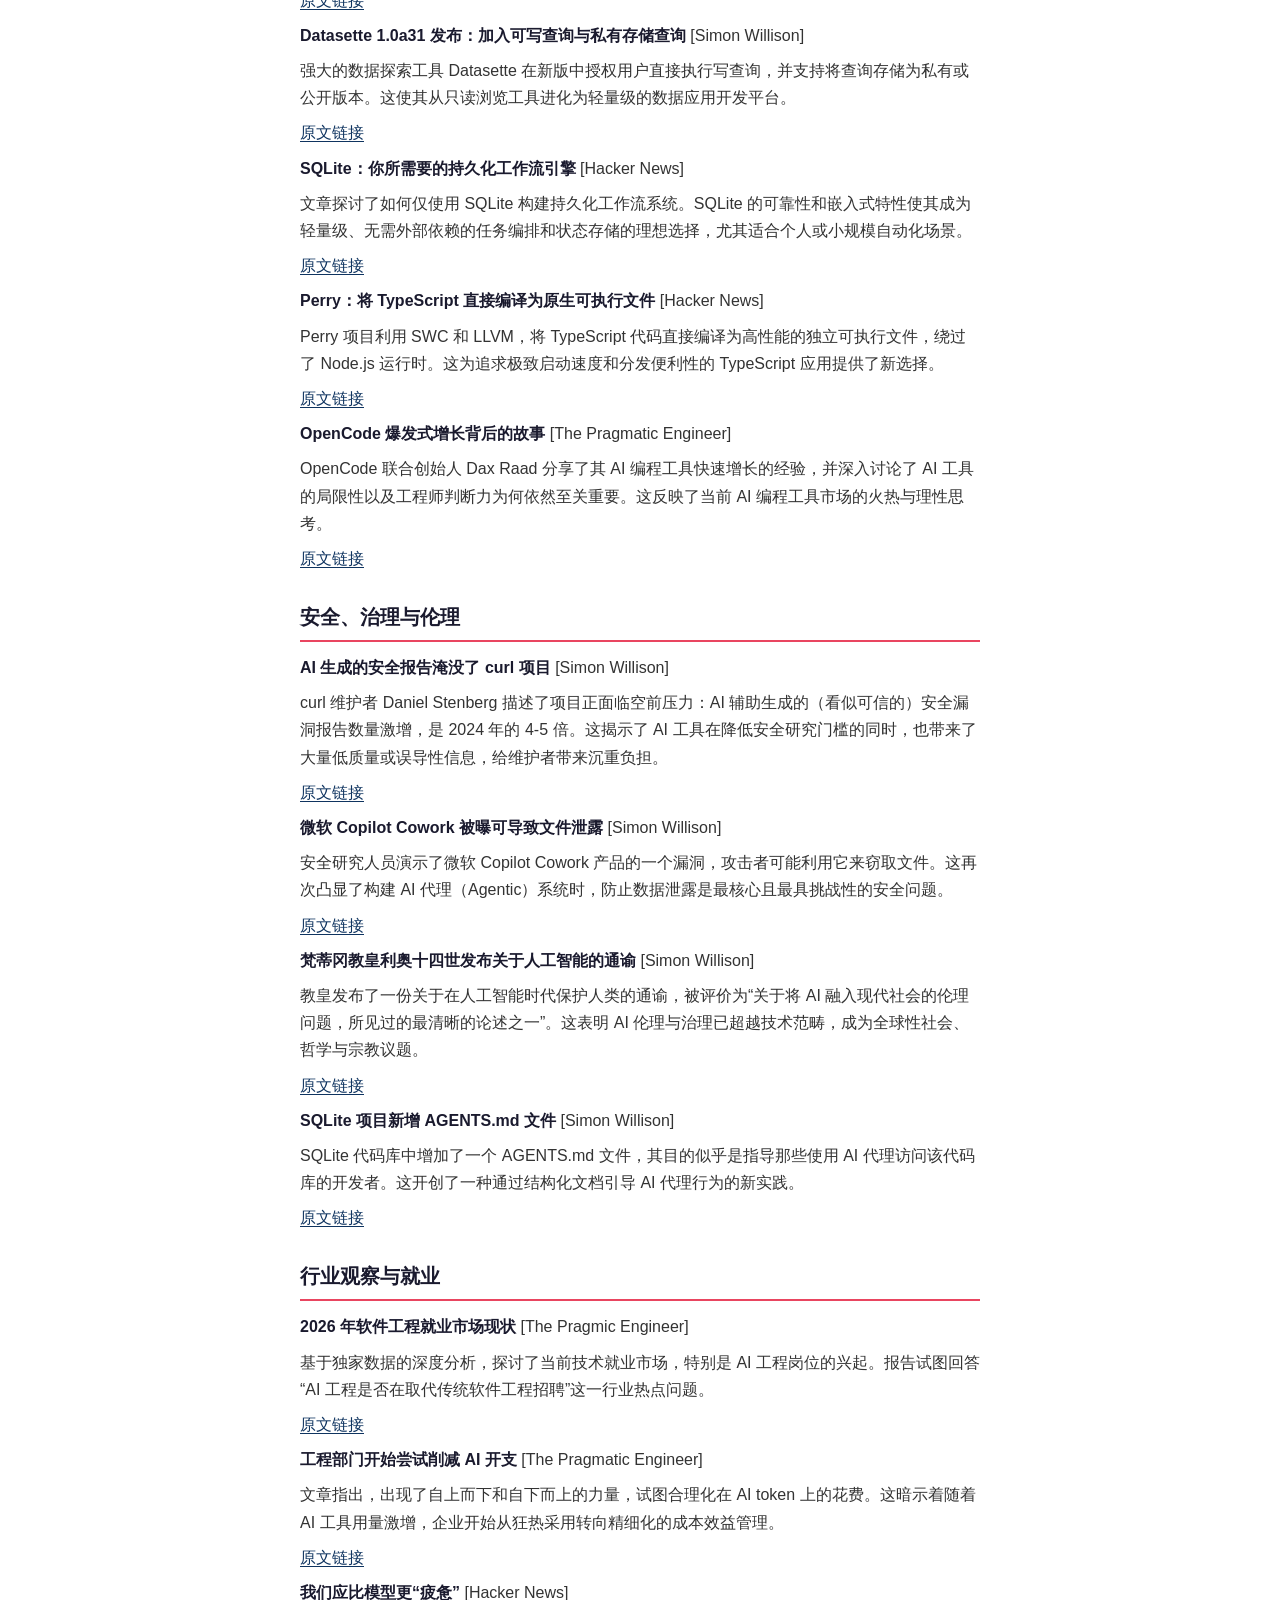
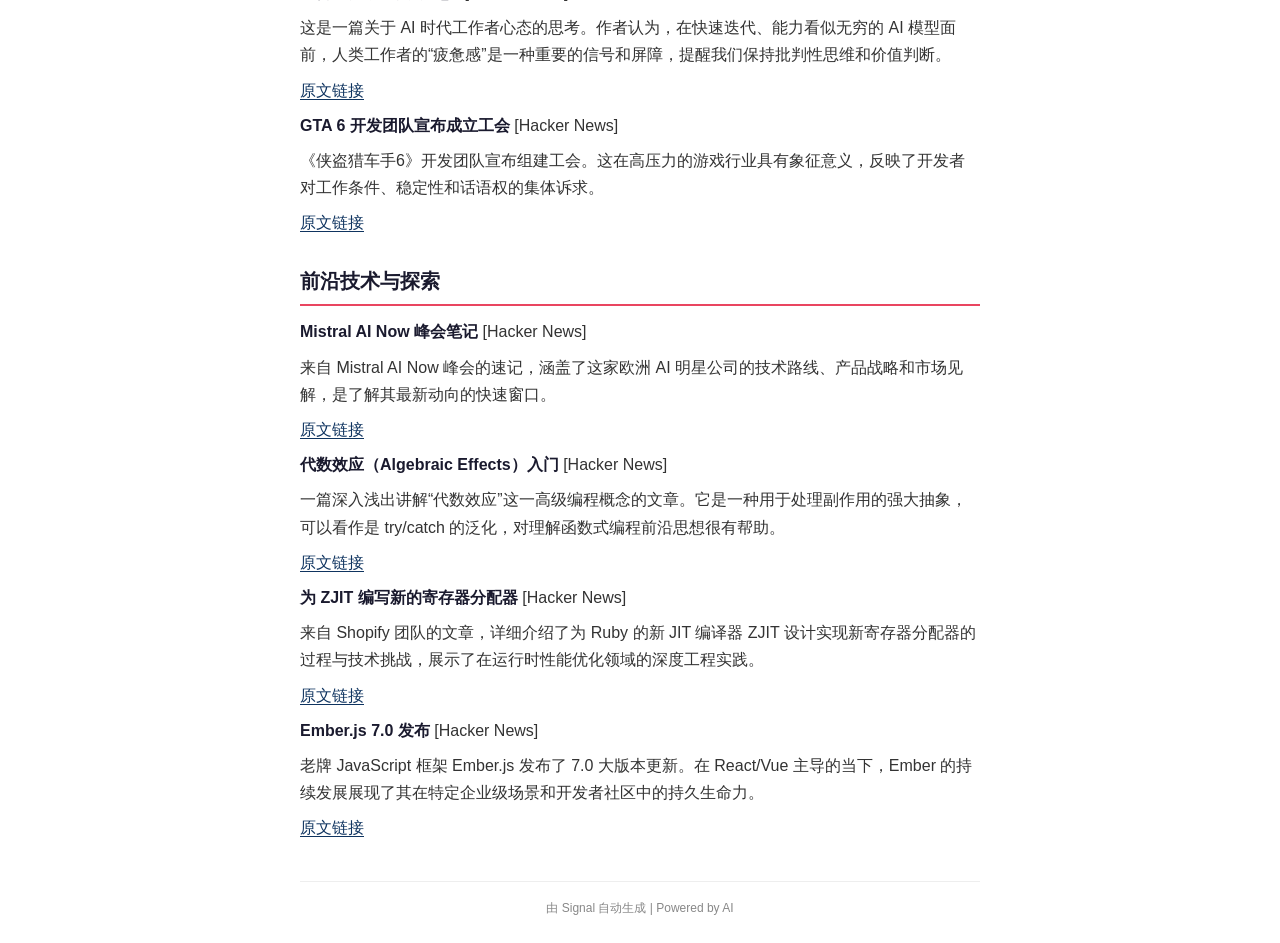
==== commit 5b3a15cc: "docs: update digest 2026-05-30" ====
--- a/docs/digests/2026-05-30.html
+++ b/docs/digests/2026-05-30.html
@@ -15,126 +15,103 @@
     </header>
     <article>
       <h1>本周技术周报</h1>
+<h2>本周看点</h2>
+<p class='numbered'>1. <strong>大模型竞争进入“产品化”与“效率化”阶段</strong>：Anthropic 收入数据与 Claude 新版本发布显示，AI 公司已找到清晰的产品市场契合点（PMF），竞争焦点从单纯提升模型能力转向优化成本（如 Meta 的 SilverTorch）和提升推理效率（如 Liquid AI 的 MoE 模型）。</p>
+<p class='numbered'>2. <strong>AI 工程工具与安全挑战同步升级</strong>：从 OpenCode 的爆火到 Datasette 的 Agent 工具集成，AI 正深度融入开发者工作流。然而，微软 Copilot 安全漏洞与 curl 项目面临空前的安全压力表明，随着 AI 代理普及，数据安全和系统治理面临全新挑战。</p>
+<p class='numbered'>3. <strong>行业反思“AI 原生”工作流</strong>：业界开始冷静评估 AI 工具的实际效能与成本。一方面出现企业开始审视 AI 开支（“砍 AI 预算”趋势），另一方面开发者也在反思如何避免被工具异化，保持核心工程判断力。</p>
 
-<h2>本周看点</h2>
+<h2>大模型与 AI 商业化</h2>
+<p><strong>Claude Opus 4.8 发布：追求稳健的持续改进</strong> [Simon Willison]</p>
+<p>Anthropic 发布了 Claude Opus 4.8，官方称之为“适度但切实的改进”。这体现了当前大模型发展进入了一个更务实的阶段，不再追求颠覆性的能力跳跃，而是专注于可靠性与用户体验的持续优化。</p>
+<p><a href="https://simonwillison.net/2026/May/28/claude-opus-4-8/#atom-everything">原文链接</a></p>
 
-<ul>
-<li><strong>AI 产品市场契合度得到验证，行业进入高速增长与成本压力并存的新阶段。</strong> Anthropic 年化营收达 470 亿美元且即将实现盈利，同时企业开始感受到高昂的 LLM 使用成本，标志着大模型已从技术探索转向商业收割，但成本优化成为新课题。</li>
-<li><strong>AI 系统带来的安全与治理挑战达到前所未有的高峰。</strong> 从 curl 团队面临的 AI 辅助漏洞报告海啸，到微软 Copilot 被曝数据泄露，再到教皇就 AI 伦理发布通谕，表明 AI 的广泛部署正在系统性冲击软件安全、产品设计与社会伦理。</li>
-<li><strong>数据处理与推荐系统等基础架构层正被 AI 驱动的新范式重塑。</strong> Meta 的 SilverTorch 和 Simon Willison 的 Datasette 新版本分别展示了如何通过统一模型架构和增强的代理集成，大幅提升数据检索与处理的效率与能力。</li>
-</ul>
+<p><strong>Anthropic 年化收入达 470 亿美元，LLM 领域 PMF 已现</strong> [Simon Willison]</p>
+<p>根据 Anthropic 最新融资公告，其年化收入已突破 470 亿美元。分析认为，这与 OpenAI 一同标志着大型语言模型（LLM）产品已成功找到产品市场契合点（PMF），企业级应用需求正在爆发。</p>
+<p><a href="https://simonwillison.net/2026/May/29/anthropic/#atom-everything">原文链接</a></p>
 
-<h2>GitHub Blog</h2>
+<p><strong>Meta  SilverTorch：重新定义推荐系统检索架构</strong> [Meta Engineering]</p>
+<p>Meta 提出 SilverTorch 范式，将推荐系统的所有检索组件统一于单一架构，实现了高达 23.7 倍的吞吐量提升和 20.9 倍的计算成本降低。这表明在大模型落地应用中，底层系统架构的优化是提升效率、降低成本的关键。</p>
+<p><a href="https://engineering.fb.com/2026/05/26/ml-applications/silvertorch-index-as-model-new-retrieval-paradigm-recommendation-systems/">原文链接</a></p>
 
-<p><strong>Still a developer. Just outside. Our latest GitHub Shop collection is here.</strong></p>
-<p>GitHub 发布了新的“ESC”主题周边产品系列，其理念是鼓励开发者走出户外，打破桌前工作的界限。这反映了科技公司文化正更加注重开发者的生活体验与灵感激发。</p>
-<p><a href="https://github.blog/news-insights/company-news/still-a-developer-just-outside-our-latest-github-shop-collection-is-here/">原文链接</a></p>
+<p><strong>Liquid AI 发布 8B-A1B MoE 模型</strong> [Liquid AI]</p>
+<p>Liquid AI 透露了其在 38T token 上训练的 8B-A1B MoE（混合专家）模型。MoE 架构通过稀疏激活来平衡模型规模与推理成本，是当前大模型高效化的重要技术路径之一。</p>
+<p><a href="https://www.liquid.ai/blog/lfm2-5-8b-a1b">原文链接</a></p>
 
-<p><strong>GitHub for Beginners: Getting started with Git and GitHub in VS Code</strong></p>
-<p>一篇面向初学者的指南，详细介绍了如何在 VS Code 中设置并使用 Git 和 GitHub。这降低了开发者入门版本控制的门槛，是 GitHub 持续普及开发者工具链的体现。</p>
+<p><strong>Hy3 LLM 神秘崛起，领跑 OpenRouter 排行榜</strong> [Hacker News]</p>
+<p>一个名为 Hy3 的神秘 LLM 模型在 OpenRouter 排行榜上大幅领先。这反映出当前 LLM 领域技术迭代迅速，竞争格局远未定型，新的技术路径可能随时带来颠覆。</p>
+<p><a href="https://minimaxir.com/2026/05/openrouter-hy3/">原文链接</a></p>
+
+<h2>开发者工具与框架</h2>
+<p><strong>GitHub 新手指南：在 VS Code 中使用 Git 和 GitHub</strong> [GitHub Blog]</p>
+<p>面向初学者的实用教程，详细介绍了如何在 VS Code 这一主流编辑器中无缝集成 Git 进行版本控制，并与 GitHub 协作。这降低了开发者使用代码管理工具的门槛。</p>
 <p><a href="https://github.blog/developer-skills/github/github-for-beginners-getting-started-with-git-and-github-in-vs-code/">原文链接</a></p>
 
-<h2>Meta Engineering</h2>
-
-<p><strong>SilverTorch: Index as Model — A New Retrieval Paradigm for Recommendation Systems</strong></p>
-<p>Meta 推出了名为 SilverTorch 的推荐系统新范式，其核心是“索引即模型”，通过统一架构整合所有检索组件。该方案实现了高达 23.7 倍的吞吐量提升，这为大规模 UGC 平台的实时推荐系统带来了颠覆性的性能与成本优化可能。</p>
-<p><a href="https://engineering.fb.com/2026/05/26/ml-applications/silvertorch-index-as-model-new-retrieval-paradigm-recommendation-systems/">原文链接</a></p>
-
-<h2>Simon Willison</h2>
-
-<h3>数据工具开发</h3>
-<p><strong>datasette 1.0a31</strong></p>
-<p>Datasette 1.0 alpha 31 版本发布，新增了对数据库的写查询执行和存储查询的私有保存功能。这显著增强了其作为数据探索与协作工具的能力，朝着 1.0 正式版又迈出了重要一步。</p>
+<p><strong>Datasette 1.0a31 发布：加入可写查询与私有存储查询</strong> [Simon Willison]</p>
+<p>强大的数据探索工具 Datasette 在新版中授权用户直接执行写查询，并支持将查询存储为私有或公开版本。这使其从只读浏览工具进化为轻量级的数据应用开发平台。</p>
 <p><a href="https://simonwillison.net/2026/May/29/datasette/#atom-everything">原文链接</a></p>
 
-<p><strong>datasette 1.0a30</strong></p>
-<p>该版本主要引入了一个可自定义的“跳转到...”菜单，通过 JavaScript 插件 hook 增强了界面的可扩展性。这为开发者和用户构建更个性化的数据浏览体验提供了新的可能性。</p>
-<p><a href="https://simonwillison.net/2026/May/24/datasette/#atom-everything">原文链接</a></p>
+<p><strong>SQLite：你所需要的持久化工作流引擎</strong> [Hacker News]</p>
+<p>文章探讨了如何仅使用 SQLite 构建持久化工作流系统。SQLite 的可靠性和嵌入式特性使其成为轻量级、无需外部依赖的任务编排和状态存储的理想选择，尤其适合个人或小规模自动化场景。</p>
+<p><a href="https://obeli.sk/blog/sqlite-is-all-you-need-for-durable-workflows/">原文链接</a></p>
 
-<p><strong>datasette-agent 0.1a4</strong></p>
-<p>此插件利用了 Datasette 1.0a30 新增的插件钩子，在界面中集成了“启动新的代理聊天”选项。这展示了 Datasette 生态系统如何快速拥抱 AI 代理，将数据交互与智能体能力紧密结合。</p>
-<p><a href="https://simonwillison.net/2026/May/24/datasette-agent/#atom-everything">原文链接</a></p>
+<p><strong>Perry：将 TypeScript 直接编译为原生可执行文件</strong> [Hacker News]</p>
+<p>Perry 项目利用 SWC 和 LLVM，将 TypeScript 代码直接编译为高性能的独立可执行文件，绕过了 Node.js 运行时。这为追求极致启动速度和分发便利性的 TypeScript 应用提供了新选择。</p>
+<p><a href="https://www.perryts.com/">原文链接</a></p>
 
-<p><strong>datasette-fixtures 0.1a0</strong></p>
-<p>该插件为 Datasette 提供了一个辅助函数，用于从固定数据填充数据库。这简化了测试和演示环境的初始化工作，是完善 Datasette 工具链的重要一环。</p>
-<p><a href="https://simonwillison.net/2026/May/24/datasette-fixtures/#atom-everything">原文链接</a></p>
+<p><strong>OpenCode 爆发式增长背后的故事</strong> [The Pragmatic Engineer]</p>
+<p>OpenCode 联合创始人 Dax Raad 分享了其 AI 编程工具快速增长的经验，并深入讨论了 AI 工具的局限性以及工程师判断力为何依然至关重要。这反映了当前 AI 编程工具市场的火热与理性思考。</p>
+<p><a href="https://newsletter.pragmaticengineer.com/p/opencode">原文链接</a></p>
 
-<p><strong>markdown-svg-renderer</strong></p>
-<p>一个能将 Markdown 中的 SVG 代码块即时渲染为图像，并提供代码视图切换的工具。这类开发工具直接提升了内容创作者和开发者的工作效率。</p>
-<p><a href="https://simonwillison.net/2026/May/28/markdown-svg-renderer/#atom-everything">原文链接</a></p>
-
-<h3>AI 模型与商业动态</h3>
-<p><strong>Claude Opus 4.8: "a modest but tangible improvement"</strong></p>
-<p>Anthropic 发布了 Claude Opus 4.8，官方将其描述为一次“适度但切实的改进”。这种持续迭代和坦诚的沟通方式，正在成为头部 AI 公司维持用户信任和期待的重要策略。</p>
-<p><a href="https://simonwillison.net/2026/May/28/claude-opus-4-8/#atom-everything">原文链接</a></p>
-
-<p><strong>llm-anthropic 0.25.1</strong></p>
-<p>LLM 工具库的 Anthropic 插件更新，支持新模型 Claude Opus 4.8 和快速模式。这确保了开发者社区能够第一时间利用最新的模型能力进行实验和开发。</p>
-<p><a href="https://simonwillison.net/2026/May/28/llm-anthropic/#atom-everything">原文链接</a></p>
-
-<p><strong>Anthropic's run-rate revenue hits $47 billion</strong></p>
-<p>在 Anthropic 完成 650 亿美元 H 轮融资的消息中，最引人注目的是其年化收入已超过 470 亿美元。这凸显了企业级 LLM 需求的爆炸式增长，也标志着 AI 公司的商业化达到了惊人的规模。</p>
-<p><a href="https://simonwillison.net/2026/May/29/anthropic/#atom-everything">原文链接</a></p>
-
-<p><strong>I think Anthropic and OpenAI have found product-market fit</strong></p>
-<p>文章指出 Anthropic 即将实现首个盈利季度，且企业开始惊讶于高昂的 LLM 账单。这强烈暗示 OpenAI 和 Anthropic 都已找到产品市场契合，LLM 行业正式进入以盈利和成本控制为焦点的新阶段。</p>
-<p><a href="https://simonwillison.net/2026/May/27/product-market-fit/#atom-everything">原文链接</a></p>
-
-<h3>AI 安全与治理</h3>
-<p><strong>The pressure</strong></p>
-<p>curl 项目维护者 Daniel Stenberg 描述了项目正因 AI 辅助生成的安全漏洞报告而承受前所未有的压力，报告量是 2024 年的 4-5 倍。这揭示了 AI 工具在降低漏洞挖掘门槛的同时，也给开源维护者带来了巨大的审查负担。</p>
+<h2>安全、治理与伦理</h2>
+<p><strong>AI 生成的安全报告淹没了 curl 项目</strong> [Simon Willison]</p>
+<p>curl 维护者 Daniel Stenberg 描述了项目正面临空前压力：AI 辅助生成的（看似可信的）安全漏洞报告数量激增，是 2024 年的 4-5 倍。这揭示了 AI 工具在降低安全研究门槛的同时，也带来了大量低质量或误导性信息，给维护者带来沉重负担。</p>
 <p><a href="https://simonwillison.net/2026/May/26/the-pressure/#atom-everything">原文链接</a></p>
 
-<p><strong>Microsoft Copilot Cowork Exfiltrates Files</strong></p>
-<p>研究显示 Microsoft Copilot Cowork 产品存在可被利用进行数据泄露的漏洞。这再次警示，在设计和部署具有代理能力的 AI 系统时，防止数据外泄是必须面对的首要安全挑战。</p>
+<p><strong>微软 Copilot Cowork 被曝可导致文件泄露</strong> [Simon Willison]</p>
+<p>安全研究人员演示了微软 Copilot Cowork 产品的一个漏洞，攻击者可能利用它来窃取文件。这再次凸显了构建 AI 代理（Agentic）系统时，防止数据泄露是最核心且最具挑战性的安全问题。</p>
 <p><a href="https://simonwillison.net/2026/May/26/copilot-cowork-exfiltrates-files/#atom-everything">原文链接</a></p>
 
-<p><strong>Notes on Pope Leo XIV's encyclical on AI</strong></p>
-<p>教皇利奥十四世发布了关于人工智能的教皇通谕《宏大的人文精神》。这份文件被视为关于 AI 伦理最清晰的论述之一，表明 AI 的影响已上升到全球性的精神与伦理讨论层面。</p>
+<p><strong>梵蒂冈教皇利奥十四世发布关于人工智能的通谕</strong> [Simon Willison]</p>
+<p>教皇发布了一份关于在人工智能时代保护人类的通谕，被评价为“关于将 AI 融入现代社会的伦理问题，所见过的最清晰的论述之一”。这表明 AI 伦理与治理已超越技术范畴，成为全球性社会、哲学与宗教议题。</p>
 <p><a href="https://simonwillison.net/2026/May/25/encyclical-on-ai/#atom-everything">原文链接</a></p>
 
-<h3>开发文化与轶事</h3>
-<p><strong>sqlite AGENTS.md</strong></p>
-<p>SQLite 代码库新增了一个 AGENTS.md 文件，旨在为那些使用 AI 代理分析其代码的开发者提供建议（例如，不接受未经同意的 PR）。这反映了开源项目开始主动管理与 AI 工具交互的新现实。</p>
+<p><strong>SQLite 项目新增 AGENTS.md 文件</strong> [Simon Willison]</p>
+<p>SQLite 代码库中增加了一个 AGENTS.md 文件，其目的似乎是指导那些使用 AI 代理访问该代码库的开发者。这开创了一种通过结构化文档引导 AI 代理行为的新实践。</p>
 <p><a href="https://simonwillison.net/2026/May/27/sqlite-agents/#atom-everything">原文链接</a></p>
 
-<p><strong>Quoting Paul Graham</strong></p>
-<p>Paul Graham 指出，他收到的许多创始人邮件已采用 AI 生成的、硬新闻式的写作风格，且一旦识别出是 AI 所写，就很难再阅读下去。这反映了 AI 生成内容在专业沟通中的泛滥及其可能引发的信任问题。</p>
-<p><a href="https://simonwillison.net/2026/May/26/paul-graham/#atom-everything">原文链接</a></p>
+<h2>行业观察与就业</h2>
+<p><strong>2026 年软件工程就业市场现状</strong> [The Pragmic Engineer]</p>
+<p>基于独家数据的深度分析，探讨了当前技术就业市场，特别是 AI 工程岗位的兴起。报告试图回答“AI 工程是否在取代传统软件工程招聘”这一行业热点问题。</p>
+<p><a href="https://newsletter.pragmaticengineer.com/p/state-of-the-job-market-2026">原文链接</a></p>
 
-<p><strong>Quoting Armin Ronacher</strong></p>
-<p>开发者 Armin Ronacher 抱怨，目前很多问题报告都经过了 AI 重写，导致结论混乱、失去原意。这揭示了 AI 在辅助开发工作流中可能带来的新痛点：降低了问题表述的清晰度和准确性。</p>
-<p><a href="https://simonwillison.net/2026/May/24/armin-ronacher/#atom-everything">原文链接</a></p>
-
-<p><strong>Quoting Corey Quinn</strong></p>
-<p>一条关于 Anthropic 联合创始人 Christopher Olah 文章的评论，讽刺其将技术限制上升到精神层面的做法是“史上最伟大的供应商游说行为”。这幽默地反映了 AI 公司在构建自身叙事和正当性时的巧妙营销。</p>
-<p><a href="https://simonwillison.net/2026/May/26/corey-quinn/#atom-everything">原文链接</a></p>
-
-<p><strong>Quoting Kyle Ferrana</strong></p>
-<p>一段改编自《星际迷航》的幽默引文，用“护盾不能提供免疫，只能减少伤害”来类比安全防护的心态。这生动地传达了在技术世界中采取审慎防御策略而非盲目自信的重要性。</p>
-<p><a href="https://simonwillison.net/2026/May/27/kyle-ferrana/#atom-everything">原文链接</a></p>
-
-<p><strong>Mad House — Usborne Creepy Computer Games</strong></p>
-<p>文章回顾了 Usborne 出版社在 1980 年代出版的计算机游戏书籍，并附上了其 PDF 免费下载链接。这是一次有趣的技术怀旧，也提醒人们那些激发了最初编程兴趣的经典材料。</p>
-<p><a href="https://simonwillison.net/2026/May/24/usborne-mad-house/#atom-everything">原文链接</a></p>
-
-<p><strong>On the <dl></strong></p>
-<p>一篇关于 HTML <code><dl></code>（定义列表）元素的技术小贴士，介绍了其鲜为人知的灵活用法。这类文章有助于前端开发者发掘标准中隐藏的实用技巧。</p>
-<p><a href="https://simonwillison.net/2026/May/23/on-the-dl/#atom-everything">原文链接</a></p>
-
-<h2>The Pragmatic Engineer</h2>
-
-<p><strong>The Pulse: a trend of trying to cut back on AI spend within eng departments?</strong></p>
-<p>本期周报探讨了从自上而下和自下而上两个层面优化 AI 令牌开支的趋势，同时分享了 Cursor 的 AI 编程统计数据以及 GCP 暂停高费用客户等事件。这反映了随着 AI 工具普及，成本管理正成为企业工程部门的核心议题。</p>
+<p><strong>工程部门开始尝试削减 AI 开支</strong> [The Pragmatic Engineer]</p>
+<p>文章指出，出现了自上而下和自下而上的力量，试图合理化在 AI token 上的花费。这暗示着随着 AI 工具用量激增，企业开始从狂热采用转向精细化的成本效益管理。</p>
 <p><a href="https://newsletter.pragmaticengineer.com/p/the-pulse-a-trend-of-trying-to-cut">原文链接</a></p>
 
-<p><strong>Building OpenCode with Dax Raad</strong></p>
-<p>对 OpenCode 联合创始人 Dax Raad 的访谈，讨论了他们产品的爆炸性增长、AI 编程工具的局限性，以及为何工程判断力仍然至关重要。这为正在构建或使用 AI 开发工具的团队提供了宝贵的实践见解。</p>
-<p><a href="https://newsletter.pragmaticengineer.com/p/opencode">原文链接</a></p>
+<p><strong>我们应比模型更“疲惫”</strong> [Hacker News]</p>
+<p>这是一篇关于 AI 时代工作者心态的思考。作者认为，在快速迭代、能力看似无穷的 AI 模型面前，人类工作者的“疲惫感”是一种重要的信号和屏障，提醒我们保持批判性思维和价值判断。</p>
+<p><a href="https://vickiboykis.com/2026/05/28/we-should-be-more-tired-than-the-model/">原文链接</a></p>
 
-<p><strong>State of the software engineering job market in 2026</strong></p>
-<p>一篇对 2026 年科技就业市场的深度分析，包含了软件工程职位、AI 工程热潮等独家数据，并探讨了 AI 工程是否正在“取代”传统软件工程招聘。这对于理解当前技术人才市场的结构性变化至关重要。</p>
-<p><a href="https://newsletter.pragmaticengineer.com/p/state-of-the-job-market-2026">原文链接</a></p>
+<p><strong>GTA 6 开发团队宣布成立工会</strong> [Hacker News]</p>
+<p>《侠盗猎车手6》开发团队宣布组建工会。这在高压力的游戏行业具有象征意义，反映了开发者对工作条件、稳定性和话语权的集体诉求。</p>
+<p><a href="https://rockstarintel.com/gta-6-developers-announce-rockstar-games-union/">原文链接</a></p>
+
+<h2>前沿技术与探索</h2>
+<p><strong>Mistral AI Now 峰会笔记</strong> [Hacker News]</p>
+<p>来自 Mistral AI Now 峰会的速记，涵盖了这家欧洲 AI 明星公司的技术路线、产品战略和市场见解，是了解其最新动向的快速窗口。</p>
+<p><a href="https://koenvangilst.nl/lab/mistral-ai-now-summit">原文链接</a></p>
+
+<p><strong>代数效应（Algebraic Effects）入门</strong> [Hacker News]</p>
+<p>一篇深入浅出讲解“代数效应”这一高级编程概念的文章。它是一种用于处理副作用的强大抽象，可以看作是 try/catch 的泛化，对理解函数式编程前沿思想很有帮助。</p>
+<p><a href="https://overreacted.io/algebraic-effects-for-the-rest-of-us/">原文链接</a></p>
+
+<p><strong>为 ZJIT 编写新的寄存器分配器</strong> [Hacker News]</p>
+<p>来自 Shopify 团队的文章，详细介绍了为 Ruby 的新 JIT 编译器 ZJIT 设计实现新寄存器分配器的过程与技术挑战，展示了在运行时性能优化领域的深度工程实践。</p>
+<p><a href="https://railsatscale.com/2026-05-27-a-new-register-allocator-for-zjit/">原文链接</a></p>
+
+<p><strong>Ember.js 7.0 发布</strong> [Hacker News]</p>
+<p>老牌 JavaScript 框架 Ember.js 发布了 7.0 大版本更新。在 React/Vue 主导的当下，Ember 的持续发展展现了其在特定企业级场景和开发者社区中的持久生命力。</p>
+<p><a href="https://blog.emberjs.com/ember-released-7-0/">原文链接</a></p>
     </article>
     <footer>
       <p>由 Signal 自动生成 | Powered by AI</p>
